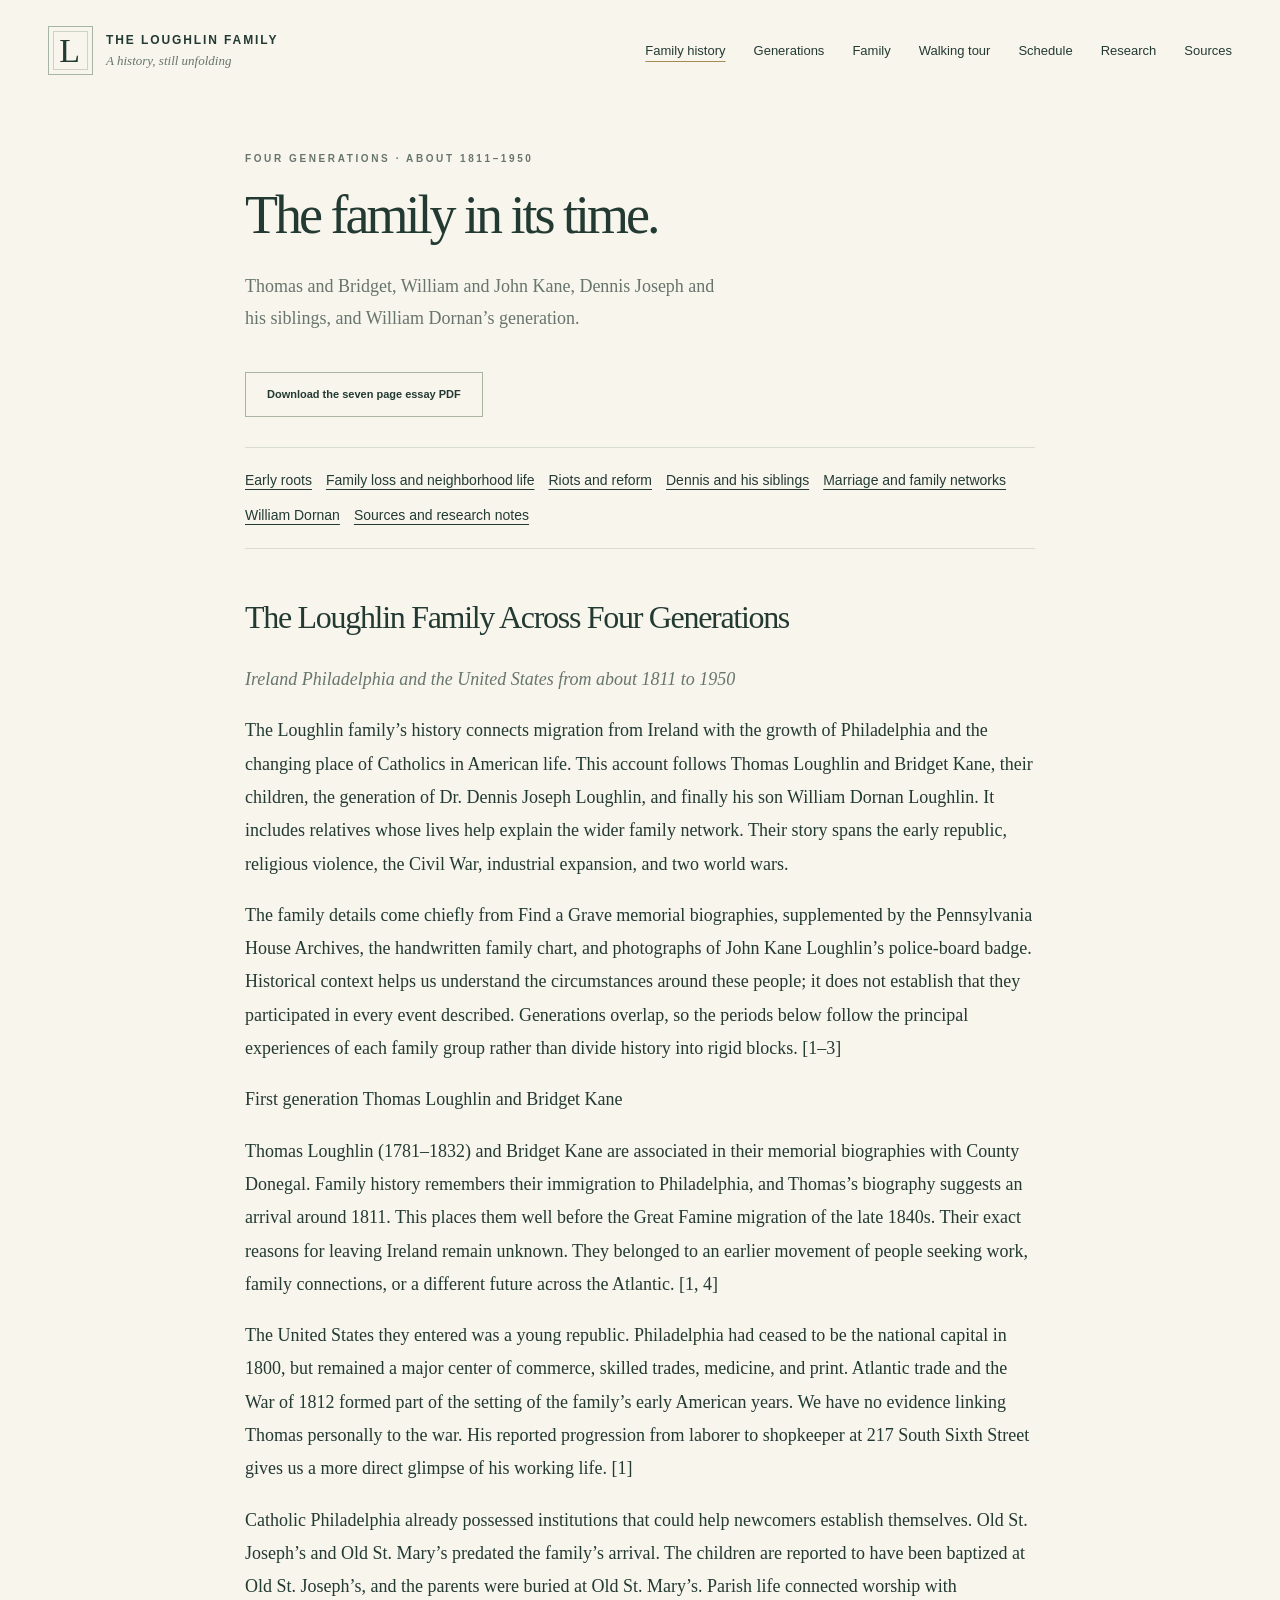
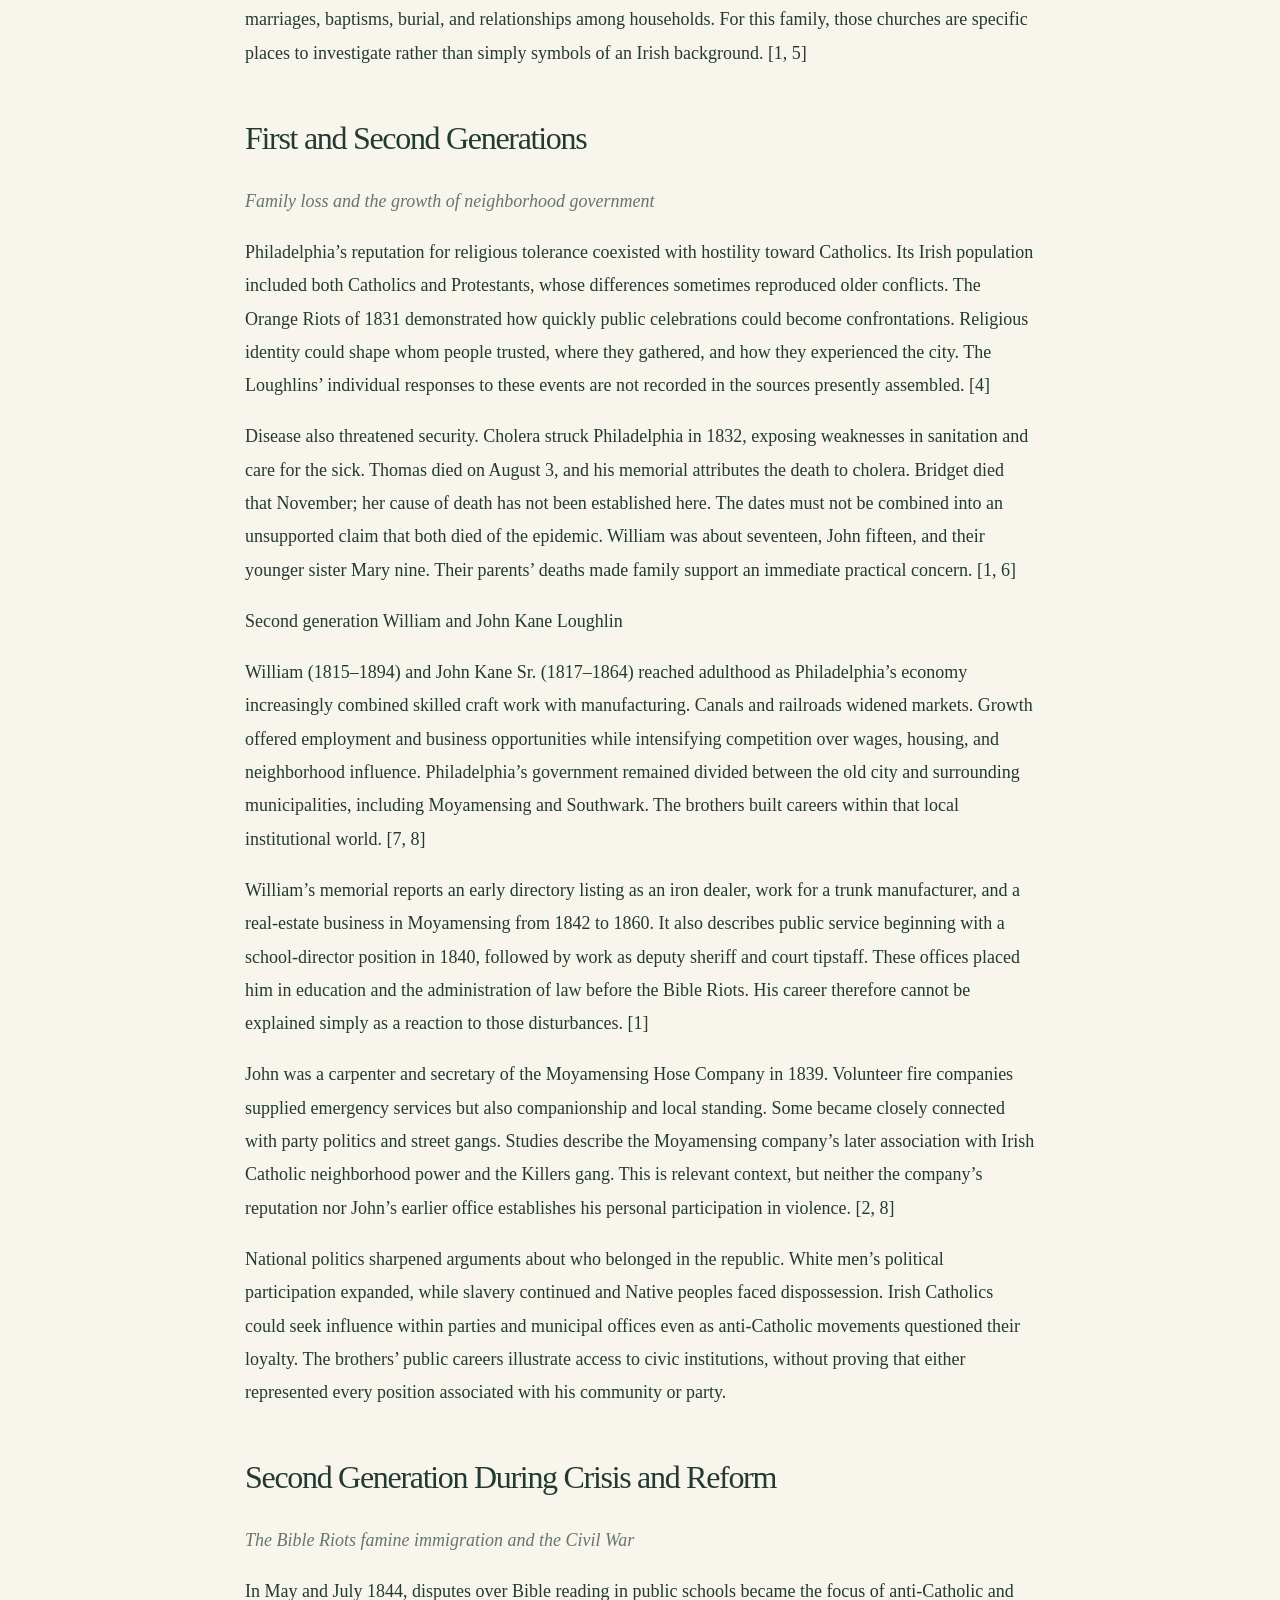
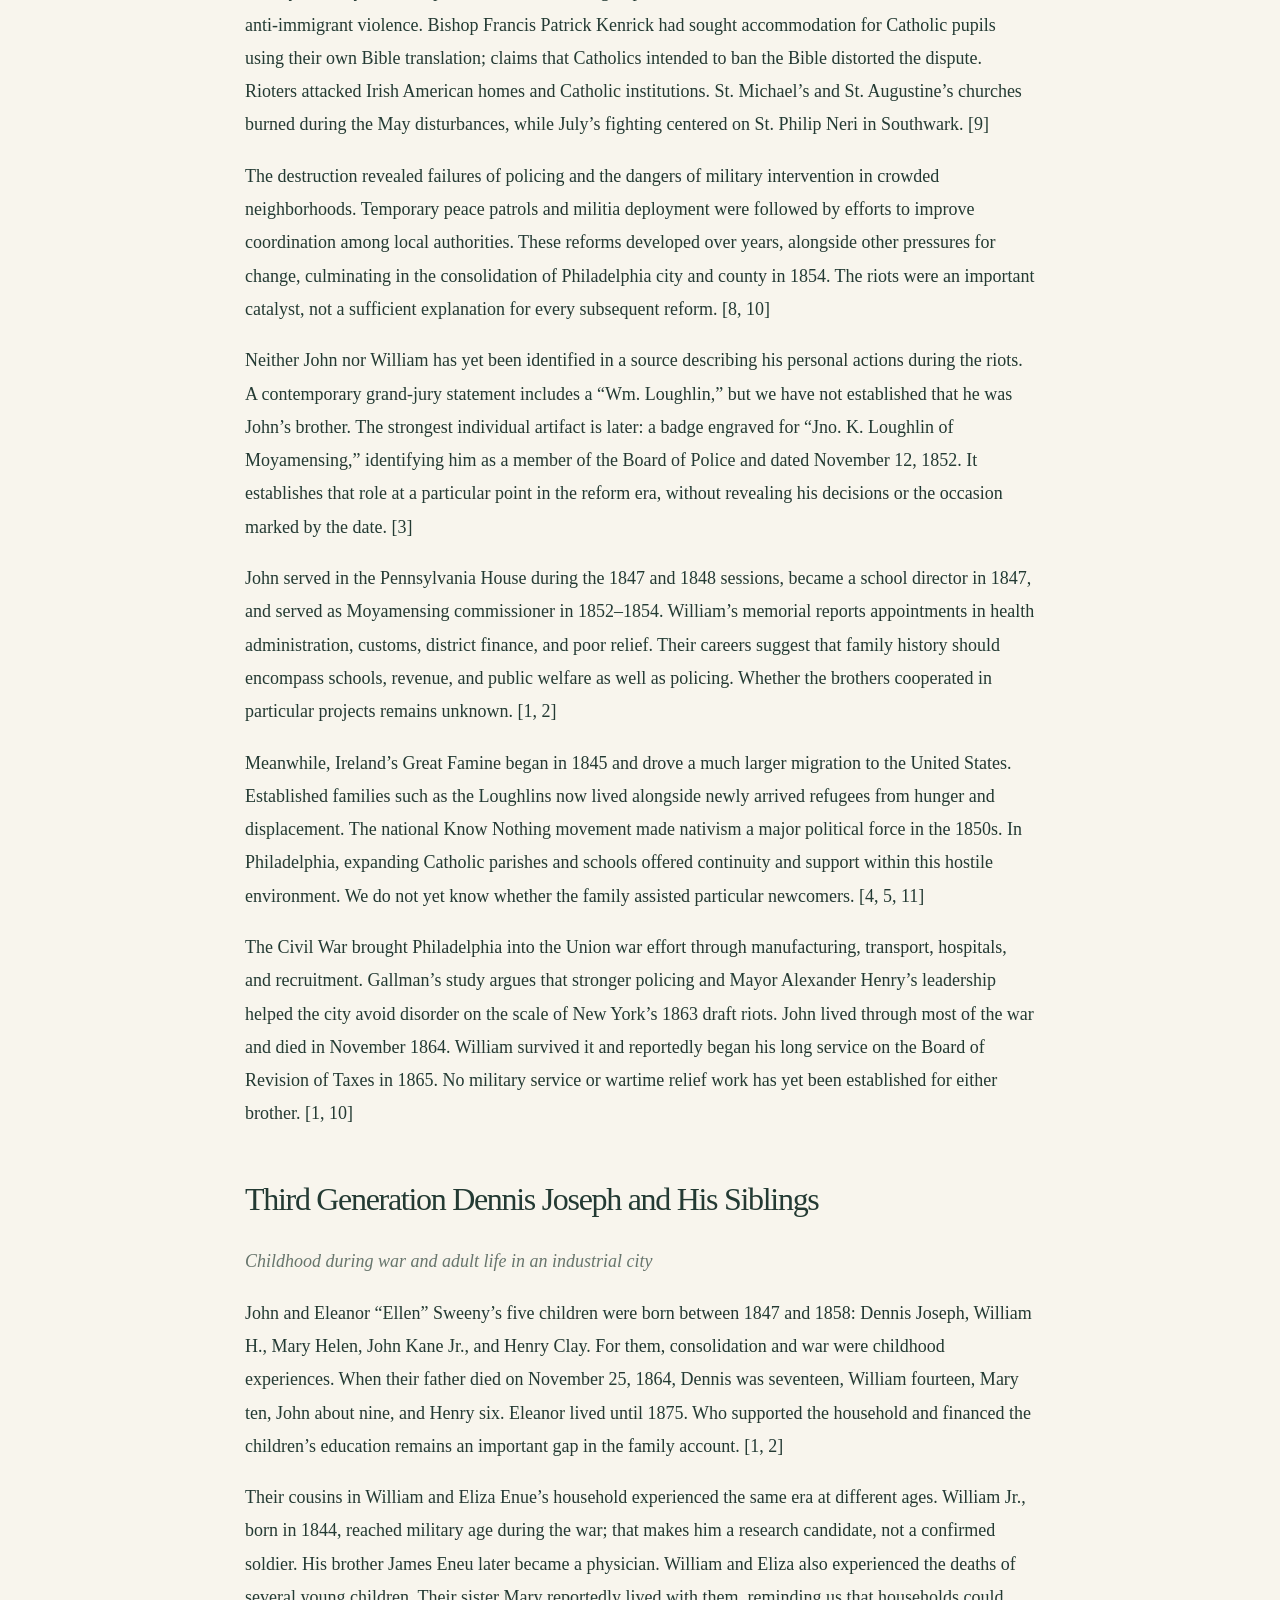
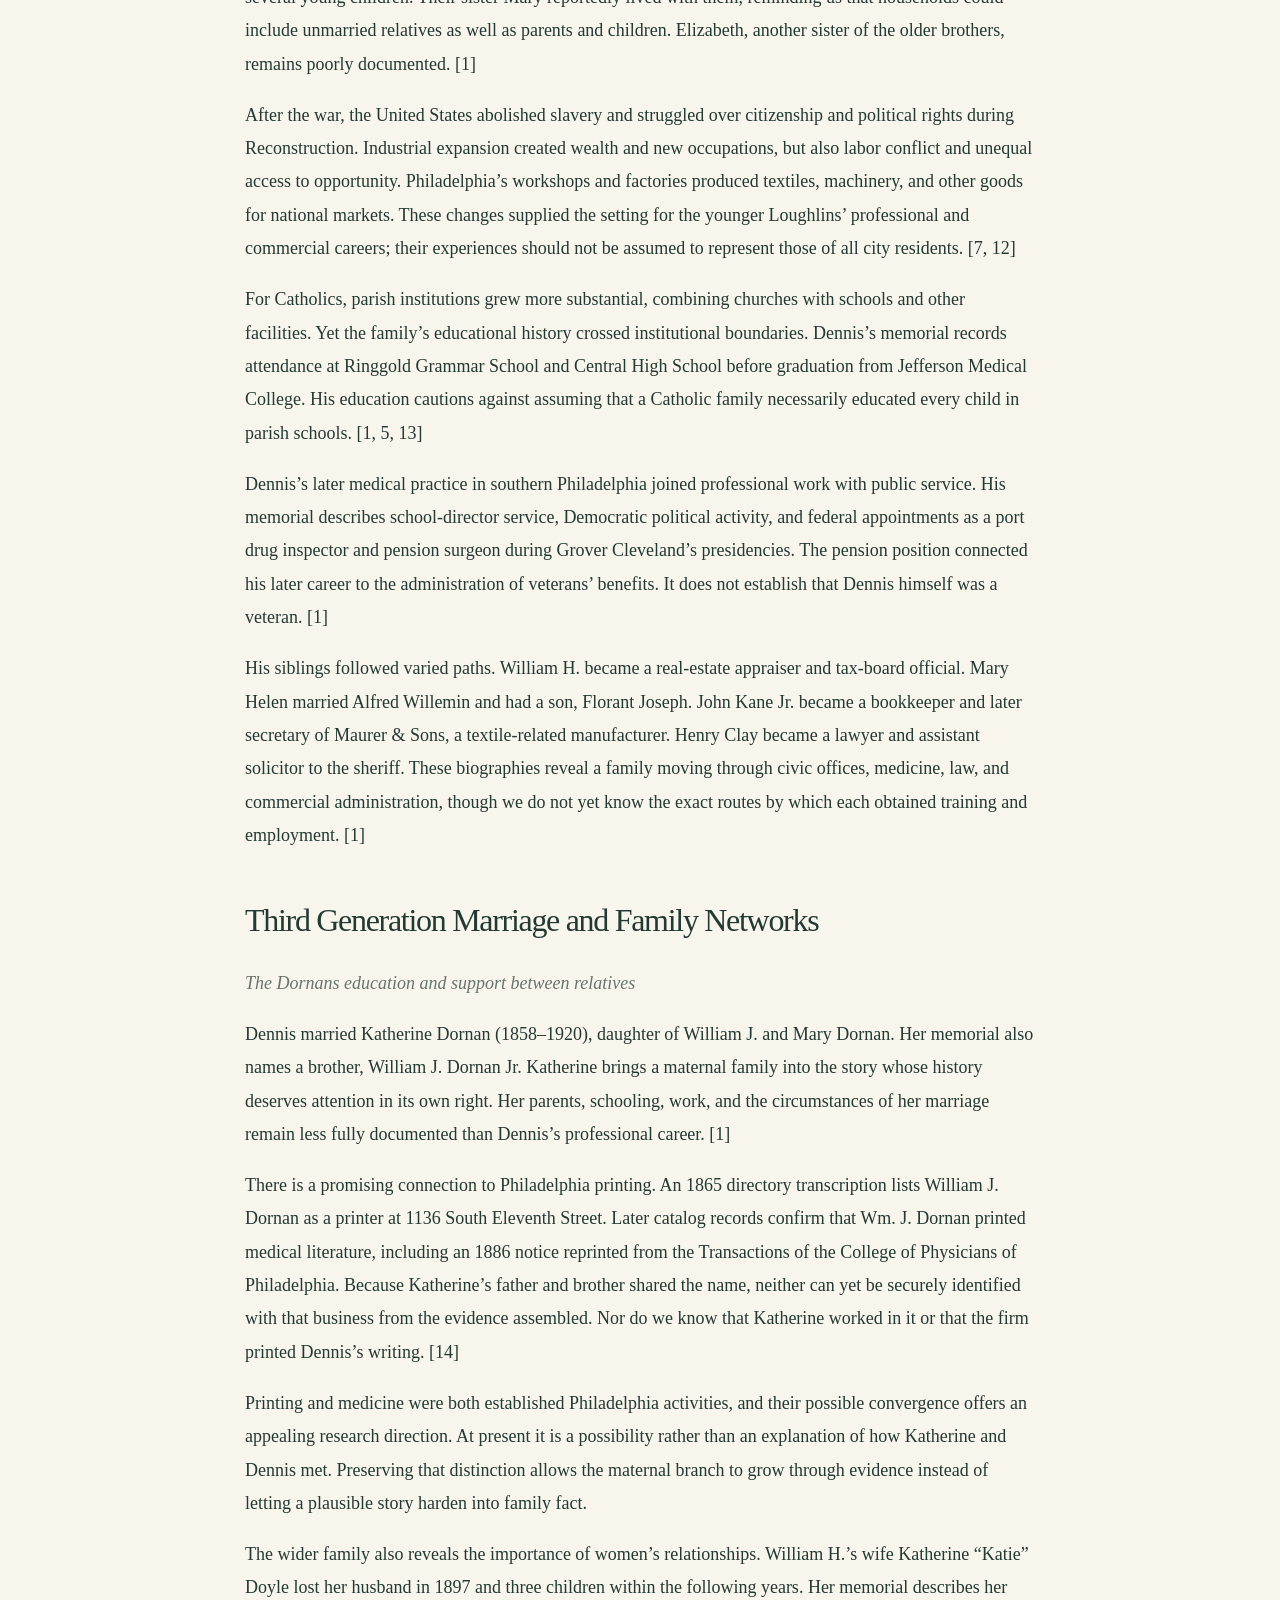
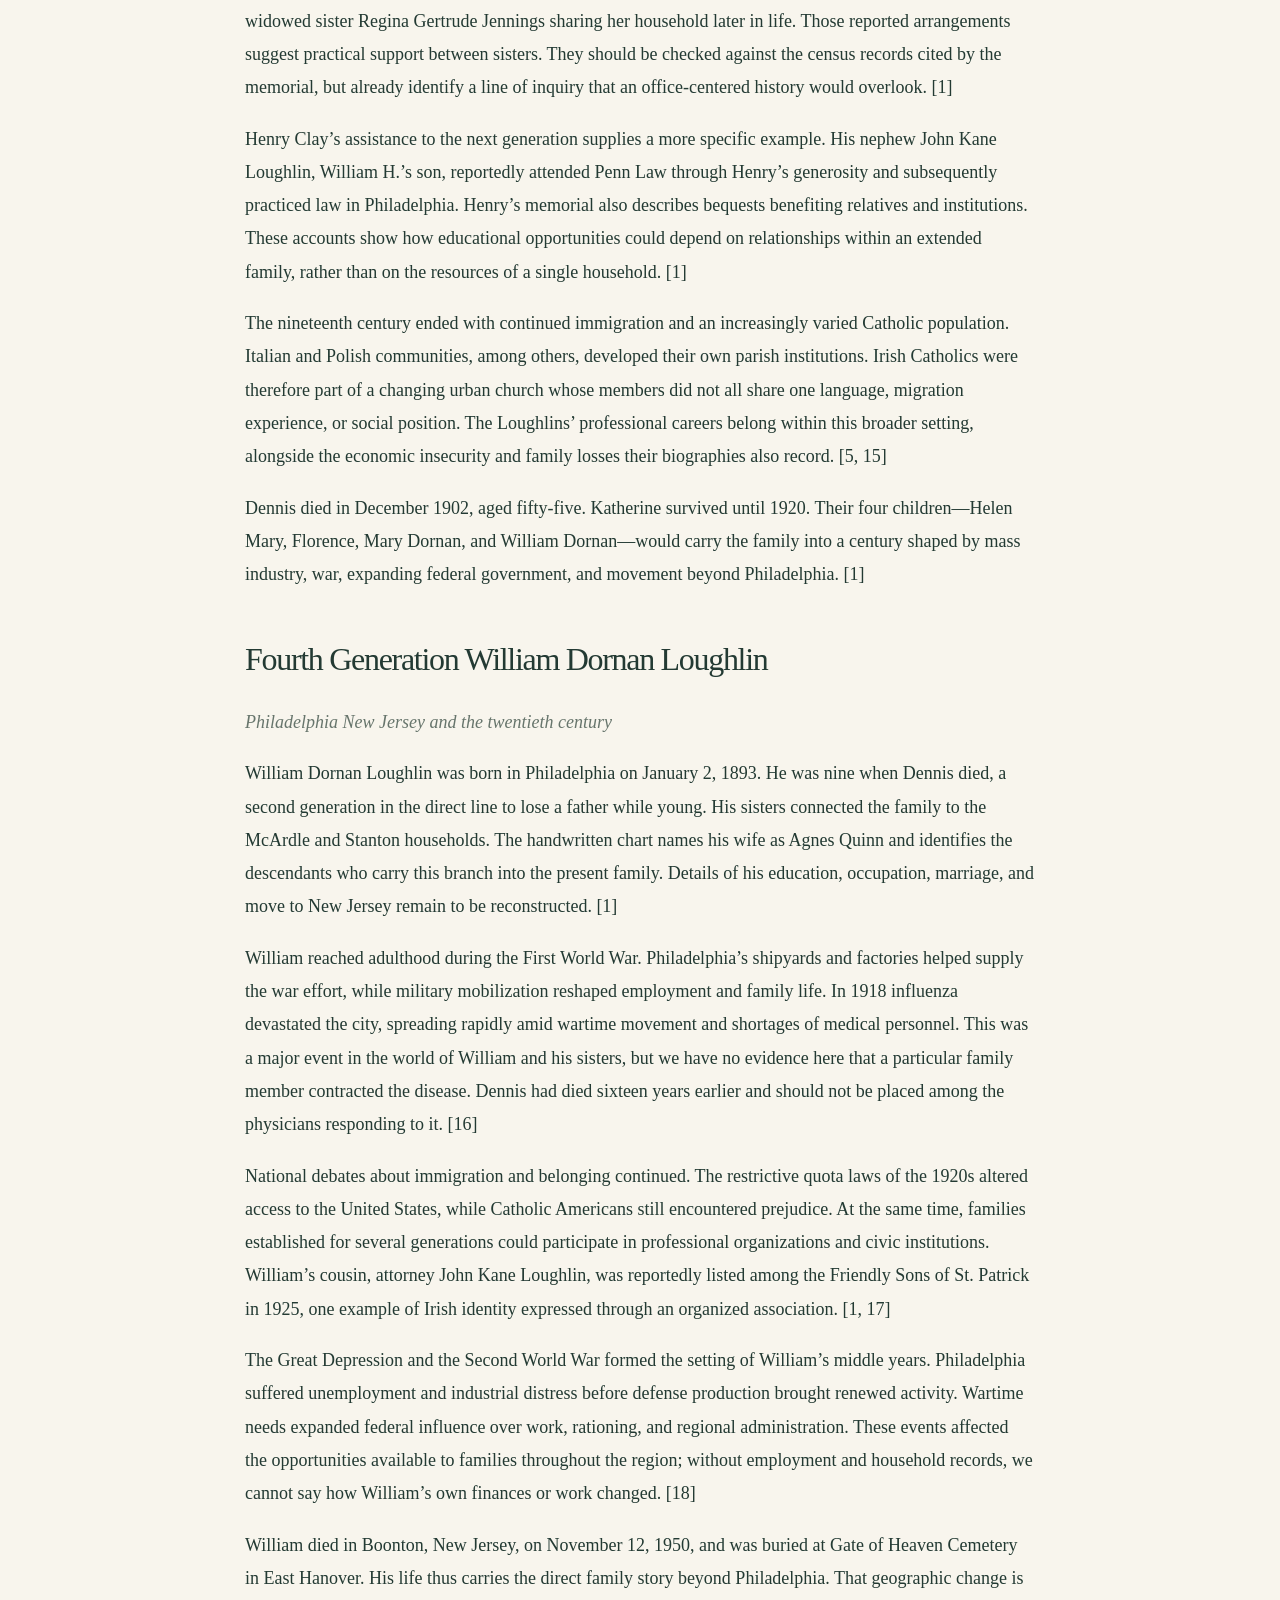
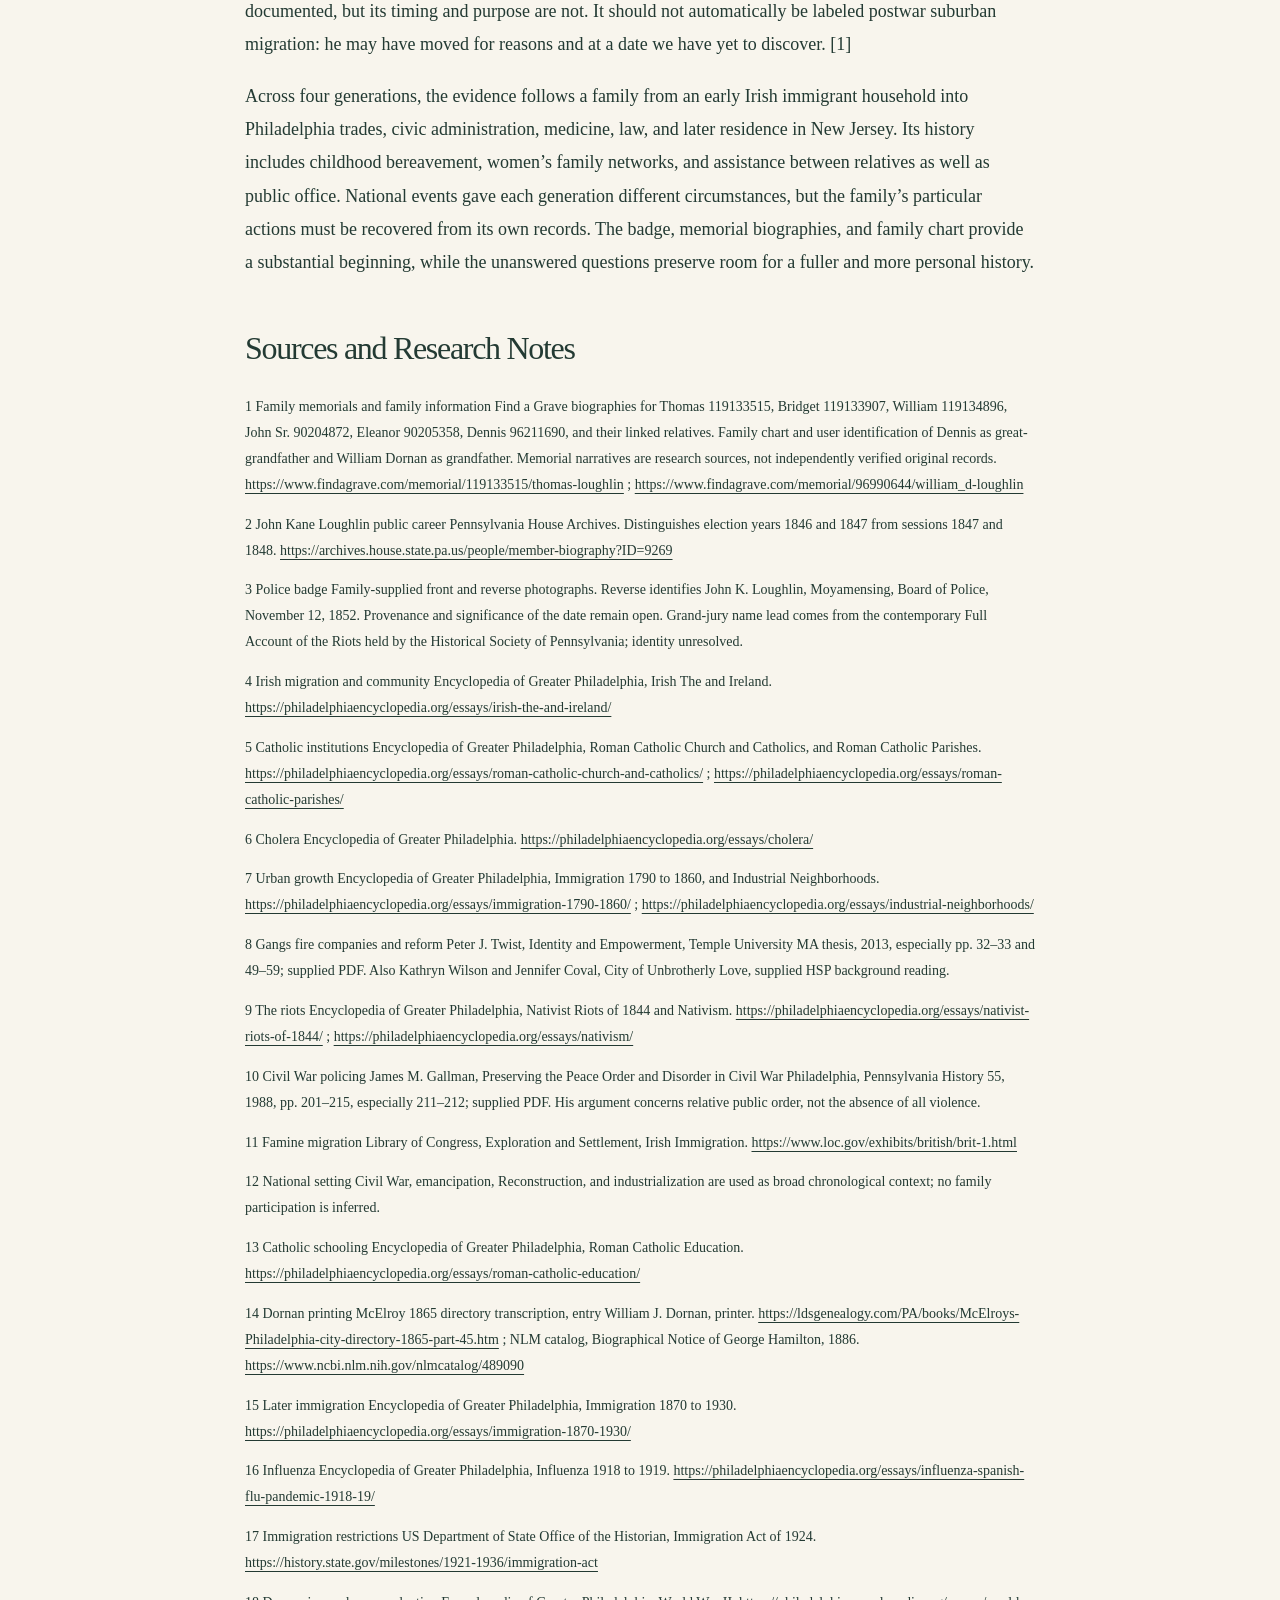
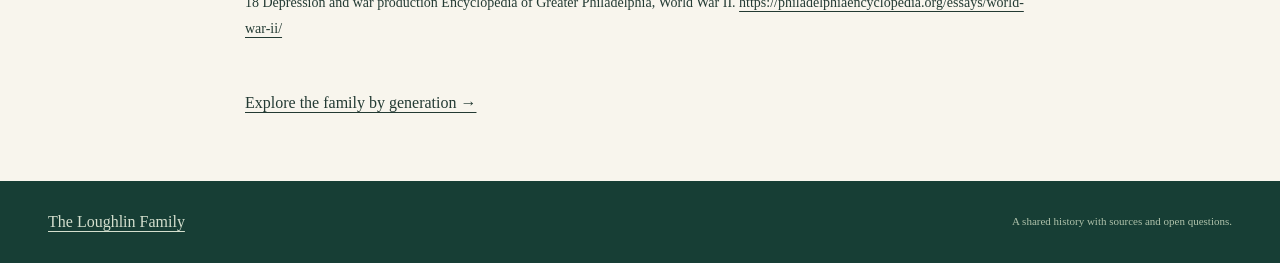
==== history.html @ 84963292 "Add family history essay and organize 59 relatives by generation" ====
<!doctype html><html lang="en"><head><meta charset="utf-8"><meta name="viewport" content="width=device-width,initial-scale=1"><meta name="description" content="Four generations of the Loughlin family in Irish Catholic Philadelphia and American history from about 1811 to 1950."><title>Family History · The Loughlin Family</title><link rel="stylesheet" href="styles.css"></head><body><a class="skip" href="#main">Skip to essay</a><header class="site-header">
    <a class="brand" href="index.html#home"><span class="monogram" aria-hidden="true">L</span><span>THE LOUGHLIN FAMILY<small>A history, still unfolding</small></span></a>
    <nav aria-label="Main navigation"><a href="history.html" aria-current="page">Family history</a><a href="index.html#lineage">Generations</a><a href="index.html#family">Family</a><a href="walking-tour.html">Walking tour</a><a href="schedule.html">Schedule</a><a href="index.html#research">Research</a><a href="index.html#sources">Sources</a></nav>
  </header><main id="main" class="essay"><p class="eyebrow">FOUR GENERATIONS · ABOUT 1811–1950</p><h1>The family in its time.</h1><p class="intro">Thomas and Bridget, William and John Kane, Dennis Joseph and his siblings, and William Dornan’s generation.</p><p><a class="button outline" href="Loughlin-Family-Four-Generations.pdf">Download the seven page essay PDF</a></p><nav class="essay-toc" aria-label="Essay chapters"><a href="#chapter-1">Early roots</a><a href="#chapter-2">Family loss and neighborhood life</a><a href="#chapter-3">Riots and reform</a><a href="#chapter-4">Dennis and his siblings</a><a href="#chapter-5">Marriage and family networks</a><a href="#chapter-6">William Dornan</a><a href="#history-sources">Sources and research notes</a></nav><section id="chapter-1" class="essay-chapter"><h2>The Loughlin Family Across Four Generations</h2><p class="essay-subtitle">Ireland Philadelphia and the United States from about 1811 to 1950</p><p>The Loughlin family’s history connects migration from Ireland with the growth of Philadelphia and the changing place of Catholics in American life. This account follows Thomas Loughlin and Bridget Kane, their children, the generation of Dr. Dennis Joseph Loughlin, and finally his son William Dornan Loughlin. It includes relatives whose lives help explain the wider family network. Their story spans the early republic, religious violence, the Civil War, industrial expansion, and two world wars.</p><p>The family details come chiefly from Find a Grave memorial biographies, supplemented by the Pennsylvania House Archives, the handwritten family chart, and photographs of John Kane Loughlin’s police-board badge. Historical context helps us understand the circumstances around these people; it does not establish that they participated in every event described. Generations overlap, so the periods below follow the principal experiences of each family group rather than divide history into rigid blocks. [1–3]</p><p>First generation Thomas Loughlin and Bridget Kane</p><p>Thomas Loughlin (1781–1832) and Bridget Kane are associated in their memorial biographies with County Donegal. Family history remembers their immigration to Philadelphia, and Thomas’s biography suggests an arrival around 1811. This places them well before the Great Famine migration of the late 1840s. Their exact reasons for leaving Ireland remain unknown. They belonged to an earlier movement of people seeking work, family connections, or a different future across the Atlantic. [1, 4]</p><p>The United States they entered was a young republic. Philadelphia had ceased to be the national capital in 1800, but remained a major center of commerce, skilled trades, medicine, and print. Atlantic trade and the War of 1812 formed part of the setting of the family’s early American years. We have no evidence linking Thomas personally to the war. His reported progression from laborer to shopkeeper at 217 South Sixth Street gives us a more direct glimpse of his working life. [1]</p><p>Catholic Philadelphia already possessed institutions that could help newcomers establish themselves. Old St. Joseph’s and Old St. Mary’s predated the family’s arrival. The children are reported to have been baptized at Old St. Joseph’s, and the parents were buried at Old St. Mary’s. Parish life connected worship with marriages, baptisms, burial, and relationships among households. For this family, those churches are specific places to investigate rather than simply symbols of an Irish background. [1, 5]</p></section><section id="chapter-2" class="essay-chapter"><h2>First and Second Generations</h2><p class="essay-subtitle">Family loss and the growth of neighborhood government</p><p>Philadelphia’s reputation for religious tolerance coexisted with hostility toward Catholics. Its Irish population included both Catholics and Protestants, whose differences sometimes reproduced older conflicts. The Orange Riots of 1831 demonstrated how quickly public celebrations could become confrontations. Religious identity could shape whom people trusted, where they gathered, and how they experienced the city. The Loughlins’ individual responses to these events are not recorded in the sources presently assembled. [4]</p><p>Disease also threatened security. Cholera struck Philadelphia in 1832, exposing weaknesses in sanitation and care for the sick. Thomas died on August 3, and his memorial attributes the death to cholera. Bridget died that November; her cause of death has not been established here. The dates must not be combined into an unsupported claim that both died of the epidemic. William was about seventeen, John fifteen, and their younger sister Mary nine. Their parents’ deaths made family support an immediate practical concern. [1, 6]</p><p>Second generation William and John Kane Loughlin</p><p>William (1815–1894) and John Kane Sr. (1817–1864) reached adulthood as Philadelphia’s economy increasingly combined skilled craft work with manufacturing. Canals and railroads widened markets. Growth offered employment and business opportunities while intensifying competition over wages, housing, and neighborhood influence. Philadelphia’s government remained divided between the old city and surrounding municipalities, including Moyamensing and Southwark. The brothers built careers within that local institutional world. [7, 8]</p><p>William’s memorial reports an early directory listing as an iron dealer, work for a trunk manufacturer, and a real-estate business in Moyamensing from 1842 to 1860. It also describes public service beginning with a school-director position in 1840, followed by work as deputy sheriff and court tipstaff. These offices placed him in education and the administration of law before the Bible Riots. His career therefore cannot be explained simply as a reaction to those disturbances. [1]</p><p>John was a carpenter and secretary of the Moyamensing Hose Company in 1839. Volunteer fire companies supplied emergency services but also companionship and local standing. Some became closely connected with party politics and street gangs. Studies describe the Moyamensing company’s later association with Irish Catholic neighborhood power and the Killers gang. This is relevant context, but neither the company’s reputation nor John’s earlier office establishes his personal participation in violence. [2, 8]</p><p>National politics sharpened arguments about who belonged in the republic. White men’s political participation expanded, while slavery continued and Native peoples faced dispossession. Irish Catholics could seek influence within parties and municipal offices even as anti-Catholic movements questioned their loyalty. The brothers’ public careers illustrate access to civic institutions, without proving that either represented every position associated with his community or party.</p></section><section id="chapter-3" class="essay-chapter"><h2>Second Generation During Crisis and Reform</h2><p class="essay-subtitle">The Bible Riots famine immigration and the Civil War</p><p>In May and July 1844, disputes over Bible reading in public schools became the focus of anti-Catholic and anti-immigrant violence. Bishop Francis Patrick Kenrick had sought accommodation for Catholic pupils using their own Bible translation; claims that Catholics intended to ban the Bible distorted the dispute. Rioters attacked Irish American homes and Catholic institutions. St. Michael’s and St. Augustine’s churches burned during the May disturbances, while July’s fighting centered on St. Philip Neri in Southwark. [9]</p><p>The destruction revealed failures of policing and the dangers of military intervention in crowded neighborhoods. Temporary peace patrols and militia deployment were followed by efforts to improve coordination among local authorities. These reforms developed over years, alongside other pressures for change, culminating in the consolidation of Philadelphia city and county in 1854. The riots were an important catalyst, not a sufficient explanation for every subsequent reform. [8, 10]</p><p>Neither John nor William has yet been identified in a source describing his personal actions during the riots. A contemporary grand-jury statement includes a “Wm. Loughlin,” but we have not established that he was John’s brother. The strongest individual artifact is later: a badge engraved for “Jno. K. Loughlin of Moyamensing,” identifying him as a member of the Board of Police and dated November 12, 1852. It establishes that role at a particular point in the reform era, without revealing his decisions or the occasion marked by the date. [3]</p><p>John served in the Pennsylvania House during the 1847 and 1848 sessions, became a school director in 1847, and served as Moyamensing commissioner in 1852–1854. William’s memorial reports appointments in health administration, customs, district finance, and poor relief. Their careers suggest that family history should encompass schools, revenue, and public welfare as well as policing. Whether the brothers cooperated in particular projects remains unknown. [1, 2]</p><p>Meanwhile, Ireland’s Great Famine began in 1845 and drove a much larger migration to the United States. Established families such as the Loughlins now lived alongside newly arrived refugees from hunger and displacement. The national Know Nothing movement made nativism a major political force in the 1850s. In Philadelphia, expanding Catholic parishes and schools offered continuity and support within this hostile environment. We do not yet know whether the family assisted particular newcomers. [4, 5, 11]</p><p>The Civil War brought Philadelphia into the Union war effort through manufacturing, transport, hospitals, and recruitment. Gallman’s study argues that stronger policing and Mayor Alexander Henry’s leadership helped the city avoid disorder on the scale of New York’s 1863 draft riots. John lived through most of the war and died in November 1864. William survived it and reportedly began his long service on the Board of Revision of Taxes in 1865. No military service or wartime relief work has yet been established for either brother. [1, 10]</p></section><section id="chapter-4" class="essay-chapter"><h2>Third Generation Dennis Joseph and His Siblings</h2><p class="essay-subtitle">Childhood during war and adult life in an industrial city</p><p>John and Eleanor “Ellen” Sweeny’s five children were born between 1847 and 1858: Dennis Joseph, William H., Mary Helen, John Kane Jr., and Henry Clay. For them, consolidation and war were childhood experiences. When their father died on November 25, 1864, Dennis was seventeen, William fourteen, Mary ten, John about nine, and Henry six. Eleanor lived until 1875. Who supported the household and financed the children’s education remains an important gap in the family account. [1, 2]</p><p>Their cousins in William and Eliza Enue’s household experienced the same era at different ages. William Jr., born in 1844, reached military age during the war; that makes him a research candidate, not a confirmed soldier. His brother James Eneu later became a physician. William and Eliza also experienced the deaths of several young children. Their sister Mary reportedly lived with them, reminding us that households could include unmarried relatives as well as parents and children. Elizabeth, another sister of the older brothers, remains poorly documented. [1]</p><p>After the war, the United States abolished slavery and struggled over citizenship and political rights during Reconstruction. Industrial expansion created wealth and new occupations, but also labor conflict and unequal access to opportunity. Philadelphia’s workshops and factories produced textiles, machinery, and other goods for national markets. These changes supplied the setting for the younger Loughlins’ professional and commercial careers; their experiences should not be assumed to represent those of all city residents. [7, 12]</p><p>For Catholics, parish institutions grew more substantial, combining churches with schools and other facilities. Yet the family’s educational history crossed institutional boundaries. Dennis’s memorial records attendance at Ringgold Grammar School and Central High School before graduation from Jefferson Medical College. His education cautions against assuming that a Catholic family necessarily educated every child in parish schools. [1, 5, 13]</p><p>Dennis’s later medical practice in southern Philadelphia joined professional work with public service. His memorial describes school-director service, Democratic political activity, and federal appointments as a port drug inspector and pension surgeon during Grover Cleveland’s presidencies. The pension position connected his later career to the administration of veterans’ benefits. It does not establish that Dennis himself was a veteran. [1]</p><p>His siblings followed varied paths. William H. became a real-estate appraiser and tax-board official. Mary Helen married Alfred Willemin and had a son, Florant Joseph. John Kane Jr. became a bookkeeper and later secretary of Maurer &amp; Sons, a textile-related manufacturer. Henry Clay became a lawyer and assistant solicitor to the sheriff. These biographies reveal a family moving through civic offices, medicine, law, and commercial administration, though we do not yet know the exact routes by which each obtained training and employment. [1]</p></section><section id="chapter-5" class="essay-chapter"><h2>Third Generation Marriage and Family Networks</h2><p class="essay-subtitle">The Dornans education and support between relatives</p><p>Dennis married Katherine Dornan (1858–1920), daughter of William J. and Mary Dornan. Her memorial also names a brother, William J. Dornan Jr. Katherine brings a maternal family into the story whose history deserves attention in its own right. Her parents, schooling, work, and the circumstances of her marriage remain less fully documented than Dennis’s professional career. [1]</p><p>There is a promising connection to Philadelphia printing. An 1865 directory transcription lists William J. Dornan as a printer at 1136 South Eleventh Street. Later catalog records confirm that Wm. J. Dornan printed medical literature, including an 1886 notice reprinted from the Transactions of the College of Physicians of Philadelphia. Because Katherine’s father and brother shared the name, neither can yet be securely identified with that business from the evidence assembled. Nor do we know that Katherine worked in it or that the firm printed Dennis’s writing. [14]</p><p>Printing and medicine were both established Philadelphia activities, and their possible convergence offers an appealing research direction. At present it is a possibility rather than an explanation of how Katherine and Dennis met. Preserving that distinction allows the maternal branch to grow through evidence instead of letting a plausible story harden into family fact.</p><p>The wider family also reveals the importance of women’s relationships. William H.’s wife Katherine “Katie” Doyle lost her husband in 1897 and three children within the following years. Her memorial describes her widowed sister Regina Gertrude Jennings sharing her household later in life. Those reported arrangements suggest practical support between sisters. They should be checked against the census records cited by the memorial, but already identify a line of inquiry that an office-centered history would overlook. [1]</p><p>Henry Clay’s assistance to the next generation supplies a more specific example. His nephew John Kane Loughlin, William H.’s son, reportedly attended Penn Law through Henry’s generosity and subsequently practiced law in Philadelphia. Henry’s memorial also describes bequests benefiting relatives and institutions. These accounts show how educational opportunities could depend on relationships within an extended family, rather than on the resources of a single household. [1]</p><p>The nineteenth century ended with continued immigration and an increasingly varied Catholic population. Italian and Polish communities, among others, developed their own parish institutions. Irish Catholics were therefore part of a changing urban church whose members did not all share one language, migration experience, or social position. The Loughlins’ professional careers belong within this broader setting, alongside the economic insecurity and family losses their biographies also record. [5, 15]</p><p>Dennis died in December 1902, aged fifty-five. Katherine survived until 1920. Their four children—Helen Mary, Florence, Mary Dornan, and William Dornan—would carry the family into a century shaped by mass industry, war, expanding federal government, and movement beyond Philadelphia. [1]</p></section><section id="chapter-6" class="essay-chapter"><h2>Fourth Generation William Dornan Loughlin</h2><p class="essay-subtitle">Philadelphia New Jersey and the twentieth century</p><p>William Dornan Loughlin was born in Philadelphia on January 2, 1893. He was nine when Dennis died, a second generation in the direct line to lose a father while young. His sisters connected the family to the McArdle and Stanton households. The handwritten chart names his wife as Agnes Quinn and identifies the descendants who carry this branch into the present family. Details of his education, occupation, marriage, and move to New Jersey remain to be reconstructed. [1]</p><p>William reached adulthood during the First World War. Philadelphia’s shipyards and factories helped supply the war effort, while military mobilization reshaped employment and family life. In 1918 influenza devastated the city, spreading rapidly amid wartime movement and shortages of medical personnel. This was a major event in the world of William and his sisters, but we have no evidence here that a particular family member contracted the disease. Dennis had died sixteen years earlier and should not be placed among the physicians responding to it. [16]</p><p>National debates about immigration and belonging continued. The restrictive quota laws of the 1920s altered access to the United States, while Catholic Americans still encountered prejudice. At the same time, families established for several generations could participate in professional organizations and civic institutions. William’s cousin, attorney John Kane Loughlin, was reportedly listed among the Friendly Sons of St. Patrick in 1925, one example of Irish identity expressed through an organized association. [1, 17]</p><p>The Great Depression and the Second World War formed the setting of William’s middle years. Philadelphia suffered unemployment and industrial distress before defense production brought renewed activity. Wartime needs expanded federal influence over work, rationing, and regional administration. These events affected the opportunities available to families throughout the region; without employment and household records, we cannot say how William’s own finances or work changed. [18]</p><p>William died in Boonton, New Jersey, on November 12, 1950, and was buried at Gate of Heaven Cemetery in East Hanover. His life thus carries the direct family story beyond Philadelphia. That geographic change is documented, but its timing and purpose are not. It should not automatically be labeled postwar suburban migration: he may have moved for reasons and at a date we have yet to discover. [1]</p><p>Across four generations, the evidence follows a family from an early Irish immigrant household into Philadelphia trades, civic administration, medicine, law, and later residence in New Jersey. Its history includes childhood bereavement, women’s family networks, and assistance between relatives as well as public office. National events gave each generation different circumstances, but the family’s particular actions must be recovered from its own records. The badge, memorial biographies, and family chart provide a substantial beginning, while the unanswered questions preserve room for a fuller and more personal history.</p></section><section id="history-sources" class="essay-chapter"><h2>Sources and Research Notes</h2><p>1 Family memorials and family information
Find a Grave biographies for Thomas 119133515, Bridget 119133907, William 119134896, John Sr. 90204872, Eleanor 90205358, Dennis 96211690, and their linked relatives. Family chart and user identification of Dennis as great-grandfather and William Dornan as grandfather. Memorial narratives are research sources, not independently verified original records. <a href="https://www.findagrave.com/memorial/119133515/thomas-loughlin">https://www.findagrave.com/memorial/119133515/thomas-loughlin</a> ; <a href="https://www.findagrave.com/memorial/96990644/william_d-loughlin">https://www.findagrave.com/memorial/96990644/william_d-loughlin</a></p><p>2 John Kane Loughlin public career
Pennsylvania House Archives. Distinguishes election years 1846 and 1847 from sessions 1847 and 1848. <a href="https://archives.house.state.pa.us/people/member-biography?ID=9269">https://archives.house.state.pa.us/people/member-biography?ID=9269</a></p><p>3 Police badge
Family-supplied front and reverse photographs. Reverse identifies John K. Loughlin, Moyamensing, Board of Police, November 12, 1852. Provenance and significance of the date remain open. Grand-jury name lead comes from the contemporary Full Account of the Riots held by the Historical Society of Pennsylvania; identity unresolved.</p><p>4 Irish migration and community
Encyclopedia of Greater Philadelphia, Irish The and Ireland. <a href="https://philadelphiaencyclopedia.org/essays/irish-the-and-ireland/">https://philadelphiaencyclopedia.org/essays/irish-the-and-ireland/</a></p><p>5 Catholic institutions
Encyclopedia of Greater Philadelphia, Roman Catholic Church and Catholics, and Roman Catholic Parishes. <a href="https://philadelphiaencyclopedia.org/essays/roman-catholic-church-and-catholics/">https://philadelphiaencyclopedia.org/essays/roman-catholic-church-and-catholics/</a> ; <a href="https://philadelphiaencyclopedia.org/essays/roman-catholic-parishes/">https://philadelphiaencyclopedia.org/essays/roman-catholic-parishes/</a></p><p>6 Cholera
Encyclopedia of Greater Philadelphia. <a href="https://philadelphiaencyclopedia.org/essays/cholera/">https://philadelphiaencyclopedia.org/essays/cholera/</a></p><p>7 Urban growth
Encyclopedia of Greater Philadelphia, Immigration 1790 to 1860, and Industrial Neighborhoods. <a href="https://philadelphiaencyclopedia.org/essays/immigration-1790-1860/">https://philadelphiaencyclopedia.org/essays/immigration-1790-1860/</a> ; <a href="https://philadelphiaencyclopedia.org/essays/industrial-neighborhoods/">https://philadelphiaencyclopedia.org/essays/industrial-neighborhoods/</a></p><p>8 Gangs fire companies and reform
Peter J. Twist, Identity and Empowerment, Temple University MA thesis, 2013, especially pp. 32–33 and 49–59; supplied PDF. Also Kathryn Wilson and Jennifer Coval, City of Unbrotherly Love, supplied HSP background reading.</p><p>9 The riots
Encyclopedia of Greater Philadelphia, Nativist Riots of 1844 and Nativism. <a href="https://philadelphiaencyclopedia.org/essays/nativist-riots-of-1844/">https://philadelphiaencyclopedia.org/essays/nativist-riots-of-1844/</a> ; <a href="https://philadelphiaencyclopedia.org/essays/nativism/">https://philadelphiaencyclopedia.org/essays/nativism/</a></p><p>10 Civil War policing
James M. Gallman, Preserving the Peace Order and Disorder in Civil War Philadelphia, Pennsylvania History 55, 1988, pp. 201–215, especially 211–212; supplied PDF. His argument concerns relative public order, not the absence of all violence.</p><p>11 Famine migration
Library of Congress, Exploration and Settlement, Irish Immigration. <a href="https://www.loc.gov/exhibits/british/brit-1.html">https://www.loc.gov/exhibits/british/brit-1.html</a></p><p>12 National setting
Civil War, emancipation, Reconstruction, and industrialization are used as broad chronological context; no family participation is inferred.</p><p>13 Catholic schooling
Encyclopedia of Greater Philadelphia, Roman Catholic Education. <a href="https://philadelphiaencyclopedia.org/essays/roman-catholic-education/">https://philadelphiaencyclopedia.org/essays/roman-catholic-education/</a></p><p>14 Dornan printing
McElroy 1865 directory transcription, entry William J. Dornan, printer. <a href="https://ldsgenealogy.com/PA/books/McElroys-Philadelphia-city-directory-1865-part-45.htm">https://ldsgenealogy.com/PA/books/McElroys-Philadelphia-city-directory-1865-part-45.htm</a> ; NLM catalog, Biographical Notice of George Hamilton, 1886. <a href="https://www.ncbi.nlm.nih.gov/nlmcatalog/489090">https://www.ncbi.nlm.nih.gov/nlmcatalog/489090</a></p><p>15 Later immigration
Encyclopedia of Greater Philadelphia, Immigration 1870 to 1930. <a href="https://philadelphiaencyclopedia.org/essays/immigration-1870-1930/">https://philadelphiaencyclopedia.org/essays/immigration-1870-1930/</a></p><p>16 Influenza
Encyclopedia of Greater Philadelphia, Influenza 1918 to 1919. <a href="https://philadelphiaencyclopedia.org/essays/influenza-spanish-flu-pandemic-1918-19/">https://philadelphiaencyclopedia.org/essays/influenza-spanish-flu-pandemic-1918-19/</a></p><p>17 Immigration restrictions
US Department of State Office of the Historian, Immigration Act of 1924. <a href="https://history.state.gov/milestones/1921-1936/immigration-act">https://history.state.gov/milestones/1921-1936/immigration-act</a></p><p>18 Depression and war production
Encyclopedia of Greater Philadelphia, World War II. <a href="https://philadelphiaencyclopedia.org/essays/world-war-ii/">https://philadelphiaencyclopedia.org/essays/world-war-ii/</a></p></section><p><a href="index.html#family">Explore the family by generation →</a></p></main><footer><a href="index.html">The Loughlin Family</a><p>A shared history with sources and open questions.</p></footer></body></html>
---- styles.css ----
:root{--forest:#173e35;--deep:#102e28;--ink:#233a33;--paper:#f8f5ed;--cream:#ede7d9;--muted:#67756c;--gold:#d6b77a;--line:#d9ddd1;--white:#fffefa}*{box-sizing:border-box}html{scroll-behavior:smooth;scroll-padding-top:30px}body{margin:0;background:var(--paper);color:var(--ink);font-family:Georgia,'Times New Roman',serif;line-height:1.6}button,input,select{font:inherit}button,a,input,select{touch-action:manipulation}button{cursor:pointer}a{color:inherit;text-underline-offset:4px}button:focus-visible,a:focus-visible,input:focus-visible,select:focus-visible,summary:focus-visible{outline:3px solid #ae7e34;outline-offset:5px}h1,h2,h3,p{margin-top:0}h1,h2,h3{font-weight:400;line-height:1.13}h1{font-size:clamp(48px,5.6vw,80px);letter-spacing:-3px;margin-bottom:25px}h2{font-size:clamp(32px,3.4vw,47px);letter-spacing:-1.3px}h3{font-size:24px}button{color:inherit}section{scroll-margin-top:20px}.site-header{max-width:1280px;padding:26px 48px;margin:auto;display:flex;align-items:center;justify-content:space-between;gap:24px}.brand{display:flex;align-items:center;gap:13px;text-decoration:none;font:600 12px/1.4 'Segoe UI',sans-serif;letter-spacing:1.9px}.brand small{display:block;font:italic 13px Georgia,serif;color:var(--muted);letter-spacing:0;margin-top:4px}.monogram{border:1px solid #a6b5a6;width:45px;height:49px;display:grid;place-items:center;font:34px Georgia,serif;position:relative}.monogram:after{content:'';position:absolute;inset:4px;border:1px solid #cdd3c4}.site-header nav{display:flex;gap:28px;font:13px 'Segoe UI',sans-serif}.site-header nav a{text-decoration:none}.site-header nav a:hover{text-decoration:underline}.hero{max-width:1280px;margin:auto;background:var(--forest);color:var(--paper);padding:70px 70px 58px;display:grid;grid-template-columns:1.25fr 1fr;gap:80px;position:relative;overflow:hidden}.hero:before{content:'';position:absolute;inset:18px;border:1px solid #ffffff18;pointer-events:none}.hero-copy{position:relative}.eyebrow{font:600 10px/1.6 'Segoe UI',sans-serif;letter-spacing:2.6px;color:var(--muted);margin-bottom:18px}.hero .eyebrow{color:var(--gold)}.intro{font-size:18px;line-height:1.75;max-width:480px;color:#e1e6d9;margin-bottom:28px}.intro strong{font-weight:400;color:white}.button{display:inline-flex;align-items:center;justify-content:center;gap:30px;padding:13px 21px;text-decoration:none;border:1px solid transparent;font:600 12px/1.5 'Segoe UI',sans-serif}.gold{background:var(--gold);color:var(--deep)}.gold:hover{background:#e4c995}.hero-note{font-size:12px;font-style:italic;color:#aebeb0;margin:23px 0 0}.hero-record{align-self:center;padding:36px 35px 23px;border:1px solid #b3c1ab55;background:#103229;position:relative;min-height:380px;box-shadow:15px 15px 0 #0c2a213b}.hero-record .eyebrow{font-size:9px;margin-bottom:13px}.hero-record h2{font-size:39px;letter-spacing:-1px;margin-bottom:13px}.hero-record p:not(.eyebrow){font-size:14px;color:#d2dccd}.hero-record .life{font-size:24px!important;letter-spacing:3px}.life span{color:var(--gold);margin:0 6px}.record-rule{width:42px;border-top:1px solid var(--gold);margin:21px 0}.record-mark{position:absolute;right:20px;top:15px;color:#ccd8b81f;font-size:52px;font-style:italic;letter-spacing:-5px}.text-button{border:0;border-bottom:1px solid #b7c6b35e;background:none;padding:3px 0;color:var(--gold);font:12px 'Segoe UI',sans-serif}.text-button span{margin-left:18px}.record-number{display:block;font:8px 'Segoe UI',sans-serif;letter-spacing:2px;color:#9fb49f;margin-top:29px}.section{max-width:1180px;margin:auto;padding:72px 40px}.section-heading{display:flex;justify-content:space-between;gap:50px;align-items:flex-end;margin-bottom:34px}.section-heading h2{margin-bottom:0}.section-heading>p{max-width:320px;font-size:14px;color:var(--muted);margin-bottom:5px}.section-heading .eyebrow{margin-bottom:10px}.lineage-section{padding-bottom:48px}.lineage{position:relative}.lineage-row{display:grid;grid-template-columns:170px 1fr;align-items:center;position:relative;padding:0 0 27px}.lineage-row:not(:last-child):after{content:'';position:absolute;top:100%;left:calc(170px + (100% - 170px)/2);height:27px;border-left:1px solid #a9b7a4;transform:translateY(-27px);z-index:0}.generation span{font-size:35px;color:#a1af9a;font-style:italic;display:block;line-height:1.2}.generation small{font:8px/1.8 'Segoe UI',sans-serif;letter-spacing:1.5px;display:block;max-width:130px;margin-top:8px;color:var(--muted)}.couple{display:grid;grid-template-columns:1fr 30px 1fr;gap:8px}.couple.single{grid-template-columns:1fr;max-width:calc(50% - 23px);margin:auto;width:100%}.union{display:grid;place-items:center;color:#9aa88f;font-style:italic;font-size:22px}.person-card{position:relative;text-align:left;width:100%;border:1px solid var(--line);border-radius:0;background:var(--white);padding:19px 21px;display:flex;flex-direction:column;min-height:157px;transition:background .18s,border-color .18s,transform .18s}.person-card:hover{border-color:#78957e;background:#f2f6ed;transform:translateY(-2px)}.person-role{font:9px/1.5 'Segoe UI',sans-serif;text-transform:uppercase;letter-spacing:1.3px;color:var(--muted);margin-bottom:8px}.person-card strong{font-size:21px;font-weight:400;line-height:1.2}.person-years{font-size:12px;color:var(--muted);display:block;margin:7px 0 14px}.card-bottom{margin-top:auto;display:flex;justify-content:space-between;align-items:flex-end;gap:9px}.card-bottom>span:last-child{color:#81927d}.record-badges{display:flex;flex-wrap:wrap;gap:5px}.badge{font:8px/1.5 'Segoe UI',sans-serif;padding:3px 6px;white-space:nowrap;letter-spacing:.2px}.badge.memorial{color:#355948;background:#eaf0e6}.badge.chart{color:#705c33;background:#f1eadb}.badge.uncertain{color:#84533d;background:#f7e9de}.focus-card{background:#e7eddc;border-color:#9bad88}.focus-card strong{color:#1e4b39}.evidence-key{display:flex;justify-content:flex-end;gap:22px;font:10px/1.5 'Segoe UI',sans-serif;color:var(--muted);margin-top:4px}.evidence-key>span{display:flex;align-items:center;gap:7px}.dot{display:inline-block;width:6px;height:6px;border-radius:50%}.dot.memorial{background:#5c805b}.dot.chart{background:#b29758}.dot.uncertain{background:#b47754}.william-section{display:grid;grid-template-columns:.8fr 1.5fr;gap:65px;border-top:1px solid var(--line);border-bottom:1px solid var(--line);padding-top:55px;padding-bottom:55px}.william-heading p:not(.eyebrow){font-size:15px;color:var(--muted)}.outline{background:transparent;border-color:#aab5a1;font-size:11px;margin-top:10px}.outline:hover{background:#e9ecdf}.family-pair,.children-grid{display:grid;grid-template-columns:1fr 1fr;gap:12px}.family-pair .person-card{min-height:170px}.connector-label{font:8px 'Segoe UI',sans-serif;letter-spacing:1.8px;text-align:center;color:var(--muted);padding:20px 0 4px;margin-bottom:14px;position:relative}.connector-label:before{content:'';height:16px;border-left:1px solid #a8b49e;position:absolute;left:50%;top:0}.small-note{font-size:12px;line-height:1.7;color:var(--muted);margin-top:15px}.later-generation{border-top:1px solid var(--line);padding:16px 0 0;margin-top:20px}.later-generation summary{font-size:15px;cursor:pointer}.later-generation summary span{float:right}.later-generation #later-children{display:grid;grid-template-columns:1fr 1fr;gap:10px;margin-top:17px}.directory-tools{display:flex;gap:25px;align-items:flex-end;padding-bottom:18px;border-bottom:1px solid var(--line)}.directory-tools label{display:flex;flex-direction:column;gap:7px;font:11px 'Segoe UI',sans-serif;color:var(--muted)}.search-label{flex:1}.directory-tools input,.directory-tools select{border:1px solid #bdc7b7;background:var(--white);border-radius:0;padding:13px 14px;font:14px 'Segoe UI',sans-serif;color:var(--ink);width:100%;min-height:47px}.directory-tools select{width:260px}.results-count{font:10px 'Segoe UI',sans-serif;color:var(--muted);margin:19px 0}.directory{display:grid;grid-template-columns:repeat(3,1fr);gap:12px}.directory .person-card{min-height:182px}.empty-state{grid-column:1/-1;padding:25px;background:#eaeedf;color:var(--muted)}.research-section{background:#edeedf;display:grid;grid-template-columns:.85fr 1.3fr;gap:70px}.research-section>div>p:not(.eyebrow){font-size:15px;color:var(--muted)}.questions details{border-top:1px solid #cbd2bf;padding:18px 0}.questions details:last-child{border-bottom:1px solid #cbd2bf}.questions summary{cursor:pointer;font-size:17px}.questions p{font-size:14px;color:#55694f;margin:14px 0}.questions a{font:11px 'Segoe UI',sans-serif}.source-list{border-top:1px solid var(--line)}.source-list article{display:grid;grid-template-columns:65px 1fr;gap:20px;padding:27px 0;border-bottom:1px solid var(--line)}.source-num{font-size:26px;color:#a4b296;font-style:italic}.source-list h3{font-size:24px;margin-bottom:11px}.source-list p{font-size:14px;color:var(--muted);max-width:800px;margin-bottom:9px}.source-list a{font:11px 'Segoe UI',sans-serif}.source-list .small-note{font-size:12px}footer{max-width:1280px;background:var(--forest);padding:28px 48px;margin:auto;display:flex;align-items:center;justify-content:space-between;gap:25px;color:#d4dfce}.footer-name{font-size:21px;text-decoration:none}footer p{font-size:11px;margin:0;color:#aec1aa}footer>a:last-child{font:10px 'Segoe UI',sans-serif}.skip{position:absolute;left:15px;top:-60px;background:var(--gold);padding:10px;z-index:20}.skip:focus{top:10px}dialog{width:min(620px,calc(100% - 30px));max-height:85vh;border:1px solid #a8b79f;background:var(--paper);color:var(--ink);padding:45px 37px 32px;box-shadow:0 20px 80px #001a1a55}dialog::backdrop{background:#0e2a27b8}.close-dialog{position:absolute;right:12px;top:8px;background:none;border:0;font-size:30px;padding:0 8px}.dialog-years{font-size:20px;color:var(--muted);margin-top:-5px}dialog h2{font-size:37px;margin-bottom:16px}dialog .eyebrow{padding-right:20px}dialog>div>p:not(.eyebrow):not(.dialog-years){font-size:15px}dialog h3{font-size:19px;margin:18px 0 9px}.record-facts{margin-top:24px}.record-facts>div{display:grid;grid-template-columns:100px 1fr;gap:12px;padding:10px 0;border-bottom:1px solid var(--line)}dt{font:10px/1.7 'Segoe UI',sans-serif;color:var(--muted)}dd{margin:0;font-size:14px}.relative-link{display:flex;justify-content:space-between;width:100%;text-align:left;background:none;border:0;border-bottom:1px solid var(--line);padding:9px 0;font-size:14px}.relative-link:hover{color:#887038}.record-source{margin-top:24px;padding-top:4px;border-top:1px solid var(--line)}.record-source a{font-size:14px}.record-source p{font-size:12px}.no-script{padding:25px;max-width:900px;margin:auto}
.tour-invitation{display:flex;align-items:center;justify-content:space-between;gap:45px;border-top:1px solid var(--line)}.tour-invitation>div{max-width:650px}.tour-invitation h2{margin-bottom:18px}.tour-invitation p:not(.eyebrow){color:var(--muted);font-size:16px}.tour-invitation .button{flex-shrink:0}.tour-hero{max-width:1280px;margin:auto;background:var(--forest);color:var(--paper);padding:65px 70px}.tour-hero .eyebrow{color:var(--gold)}.tour-hero .intro{max-width:700px}.tour-hero-links{display:flex;align-items:center;gap:30px;flex-wrap:wrap}.tour-hero-links>a:not(.button){font:12px 'Segoe UI',sans-serif;color:#d6dfcf}.tour-plan{display:grid;grid-template-columns:1fr 1fr;gap:65px}.tour-plan p{font-size:15px;color:var(--muted)}.tour-plan>div>a{font:12px 'Segoe UI',sans-serif}.tour-menu{align-self:center}.tour-menu a{display:flex;align-items:center;gap:20px;padding:17px 0;border-bottom:1px solid var(--line);text-decoration:none;font-size:16px}.tour-menu a:first-child{border-top:1px solid var(--line)}.tour-menu a>span{font-size:24px;font-style:italic;color:#889e7b;min-width:27px}.tour-menu b{margin-left:auto;color:#889e7b;font-weight:400}.address-note{border-top:1px solid var(--line);border-bottom:1px solid var(--line);padding-top:33px;padding-bottom:33px}.address-note h2{font-size:30px}.address-note p:not(.eyebrow){font-size:14px;max-width:95ch;color:var(--muted)}.walk-heading{display:flex;gap:25px;align-items:flex-start}.walk-number{font-style:italic;font-size:54px;color:#a4b296;line-height:1}.walk-heading h2{font-size:37px;margin-bottom:15px}.walk-heading p:not(.eyebrow){color:var(--muted);font-size:16px}.route-parts{display:grid;grid-template-columns:1fr 1fr;gap:22px;margin:25px 0}.route-parts>div,.route-parts>article{border-top:1px solid var(--line);padding-top:20px}.route-parts h3{font-size:23px}.route-parts p{font-size:14px;color:var(--muted)}.route-parts .button{gap:12px;font-size:11px}.tour-stop-details summary{cursor:pointer;font:600 13px 'Segoe UI',sans-serif;padding:18px 0;border-bottom:1px solid var(--line)}.tour-stops{list-style:none;padding:0;margin:0;counter-reset:stop}.tour-stop{counter-increment:stop;position:relative;padding:28px 0 26px 44px;border-bottom:1px solid var(--line);break-inside:avoid}.tour-stop:before{content:counter(stop,decimal-leading-zero);position:absolute;left:0;top:30px;font:italic 19px Georgia,serif;color:#889e7b}.tour-stop h3{font-size:26px;margin-bottom:8px}.tour-stop p{font-size:15px;max-width:90ch;margin-bottom:13px}.tour-stop .stop-address{font:11px/1.6 'Segoe UI',sans-serif;color:var(--muted)}.tour-stop .stop-caution{font-size:13px;color:#765e3d}.stop-links{display:flex;gap:25px;flex-wrap:wrap;margin-top:18px;font:11px/1.6 'Segoe UI',sans-serif}.tour-person{color:#426747}.tour-walk+.tour-walk{border-top:1px solid var(--line)}.historic-addresses{background:#edeedf}.historic-addresses>p{max-width:90ch}.tour-source-links{padding-left:18px}.tour-source-links li{margin:12px 0;font-size:14px}.tour-page .sources-section>p{max-width:95ch}.site-header nav a[aria-current=page]{text-decoration:underline;text-decoration-color:#a58a54;text-underline-offset:6px}@media(max-width:760px){.tour-invitation{display:block}.tour-plan{grid-template-columns:1fr;gap:25px}.tour-hero{padding:45px 28px}.tour-hero h1{font-size:54px}.route-parts{grid-template-columns:1fr;gap:8px}.walk-heading{gap:16px}.walk-heading h2{font-size:31px}.walk-number{font-size:39px}.tour-stop{padding-left:32px}.tour-stop h3{font-size:23px}.tour-hero-links{gap:20px}.site-header nav{flex-wrap:wrap}.tour-plan h2{font-size:34px}}@media print{.tour-page .tour-hero{background:white;color:var(--ink);padding:15px 0}.tour-page .tour-hero .intro{color:var(--ink)}.tour-page .tour-hero h1{font-size:34pt}.tour-menu,.tour-hero-links{display:none}.tour-plan{display:block}.tour-page .route-parts .button{display:block!important;border:0;padding:0;font-size:9pt}.tour-page .route-parts a:after,.tour-page .stop-links a:after{content:' (' attr(href) ')';overflow-wrap:anywhere;font-size:8pt}.tour-stop-details::details-content{content-visibility:visible}.route-parts{display:block}.walk-heading{break-after:avoid}.tour-invitation{display:none}}
@media(min-width:1450px){.hero{margin-top:10px}.site-header{padding-top:33px;padding-bottom:33px}}
@media(max-width:900px){.hero{gap:35px;padding:50px 40px}.hero-record{padding:28px;min-height:365px}.hero-record h2{font-size:33px}.section{padding-left:30px;padding-right:30px}.lineage-row{grid-template-columns:120px 1fr}.lineage-row:not(:last-child):after{left:calc(120px + (100% - 120px)/2)}.william-section{gap:30px;grid-template-columns:.8fr 1.3fr}.person-card{padding:17px}.person-card strong{font-size:18px}.research-section{gap:35px}.directory{grid-template-columns:repeat(2,1fr)}footer{flex-wrap:wrap}}
@media(max-width:620px){.site-header{padding:20px;flex-wrap:wrap;gap:20px}.site-header nav{width:100%;justify-content:space-between;gap:10px;font-size:12px}.hero{grid-template-columns:1fr;padding:43px 28px 35px;gap:35px}.hero:before{inset:10px}h1{font-size:53px;letter-spacing:-2px}.hero-record{min-height:0;margin:0 6px}.hero-record h2{font-size:36px}.intro{font-size:16px}.hero-note{max-width:250px}.section{padding:45px 20px}.section-heading{display:block;margin-bottom:25px}.section-heading>p{margin-top:18px;max-width:none}.lineage-row{display:block;padding-bottom:28px}.generation{display:flex;align-items:center;gap:13px;margin:0 0 12px}.generation span{font-size:25px}.generation small{max-width:none;margin:0;font-size:8px}.couple{grid-template-columns:1fr 14px 1fr;gap:5px}.couple.single{max-width:100%;width:calc(50% - 12px)}.person-card{padding:15px 12px;min-height:178px}.person-card strong{font-size:18px}.person-role{font-size:8px;letter-spacing:.8px}.badge{font-size:7px;padding:3px 4px}.lineage-row:not(:last-child):after{left:50%;height:28px;transform:translateY(-28px)}.evidence-key{justify-content:flex-start;flex-wrap:wrap;gap:10px 16px}.william-section,.research-section{grid-template-columns:1fr;gap:28px}.william-heading p:not(.eyebrow){max-width:none}.family-pair,.children-grid{gap:10px}.directory-tools{display:block}.directory-tools label+label{margin-top:15px}.directory-tools select{width:100%}.directory{gap:10px}.directory .person-card{min-height:195px}.directory .person-card strong{font-size:19px}.source-list article{grid-template-columns:30px 1fr;gap:12px}.source-num{font-size:23px}.source-list h3{font-size:22px}footer{padding:28px 20px;display:block}footer p{margin:12px 0}.record-facts>div{grid-template-columns:70px 1fr}dialog{padding:40px 23px 26px}dialog h2{font-size:30px}}
@media(prefers-reduced-motion:reduce){html{scroll-behavior:auto}*{transition:none!important}}
@media print{body{font-size:10pt;background:white}.site-header nav,.button,.text-button,.directory-tools,.results-count,.directory,.hero-note,.evidence-key,dialog,footer,.skip{display:none!important}.hero{color:#173e35;background:white;display:block;padding:15px 0}.hero-record{display:none}.hero .eyebrow{color:#53644b}.hero .intro{color:#173e35}.hero .intro strong{color:#173e35}h1{font-size:36pt}h2{font-size:24pt}.section{padding:20px 0;max-width:none}.lineage-row{break-inside:avoid}.person-card{break-inside:avoid;box-shadow:none;min-height:0}.person-card strong{font-size:14pt}.person-card .card-bottom>span:last-child{display:none}.william-section,.research-section{display:block;background:white}.william-heading{margin-bottom:20px}details{display:block}details::details-content{content-visibility:visible}#later-children{display:grid!important}.source-list article{break-inside:avoid}#family{display:none}}

/* Generations and sourced family essay */
#family-directory{display:block}.generation-group{margin:0 0 44px}.generation-group h3{font-size:28px;border-top:1px solid var(--line);padding-top:24px;margin-bottom:20px}.generation-group h3 small{display:block;font:14px/1.6 'Segoe UI',sans-serif;margin-top:7px;color:var(--muted)}.generation-cards{display:grid;grid-template-columns:repeat(3,minmax(0,1fr));gap:16px}.generation-jumps{display:flex;gap:10px;flex-wrap:wrap;margin:20px 0}.generation-jumps a{padding:8px 12px;border:1px solid var(--line);border-radius:4px;font:13px 'Segoe UI',sans-serif}.essay{max-width:850px;padding:50px 30px;margin:auto}.essay h1{font-size:54px}.essay-chapter{margin:48px 0;scroll-margin-top:100px}.essay-chapter h2{font-size:32px;line-height:1.25}.essay-chapter p{font-size:18px;line-height:1.85}.essay-subtitle{font-style:italic;color:var(--muted)}.essay-toc{display:flex;flex-wrap:wrap;gap:14px;border-block:1px solid var(--line);padding:22px 0;margin-top:30px}.essay-toc a{font:14px/1.5 'Segoe UI',sans-serif}#history-sources p{font-size:14px;overflow-wrap:anywhere}.site-header nav{flex-wrap:wrap}.history-invitation{background:#f2f0e8}.history-invitation p{max-width:700px}@media(max-width:800px){.generation-cards{grid-template-columns:repeat(2,minmax(0,1fr))}}@media(max-width:520px){.generation-cards{grid-template-columns:1fr}.essay{padding:30px 20px}.essay h1{font-size:38px}.essay-chapter h2{font-size:27px}.essay-chapter p{font-size:17px}}@media print{.essay-toc{display:none}.essay{max-width:none;padding:0}.essay-chapter p{font-size:11pt}.essay-chapter h2{font-size:18pt}.essay h1{font-size:26pt}.essay-chapter{margin:20px 0}}
.essay .intro{color:var(--muted)}
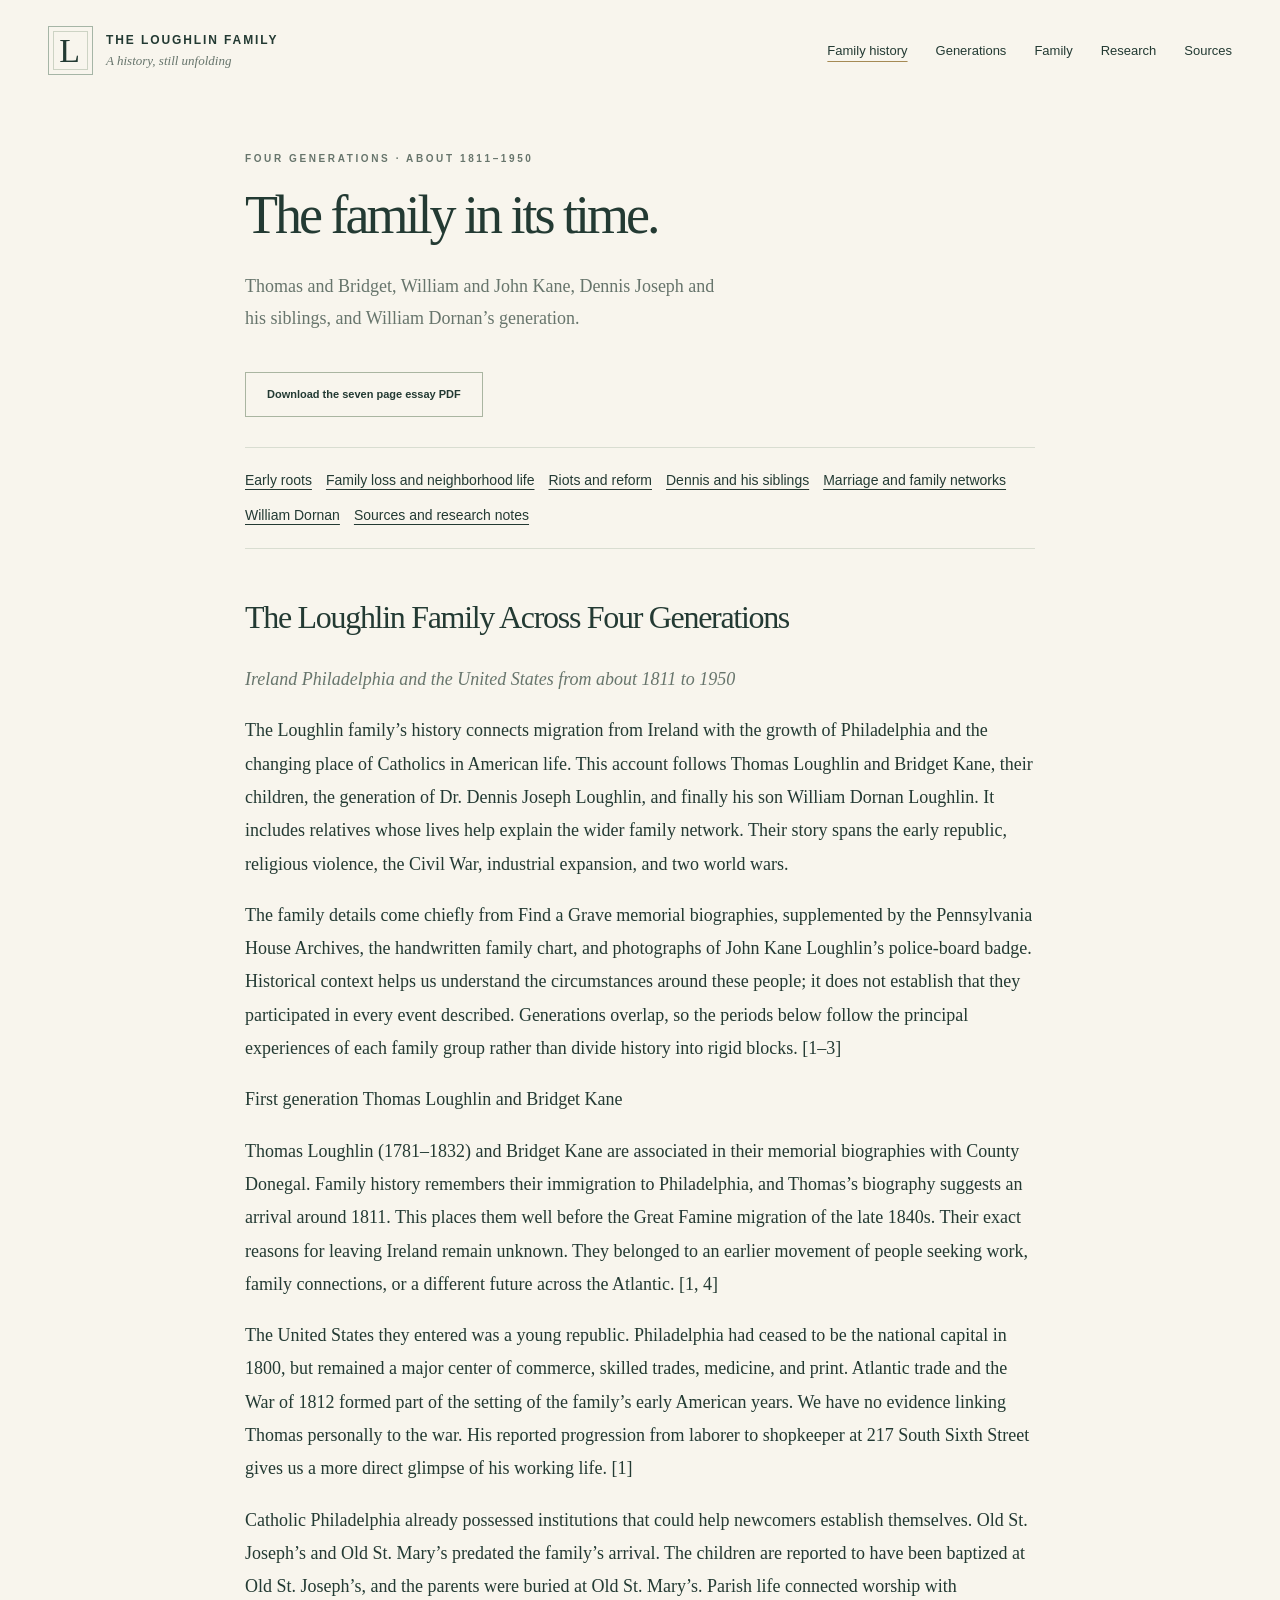
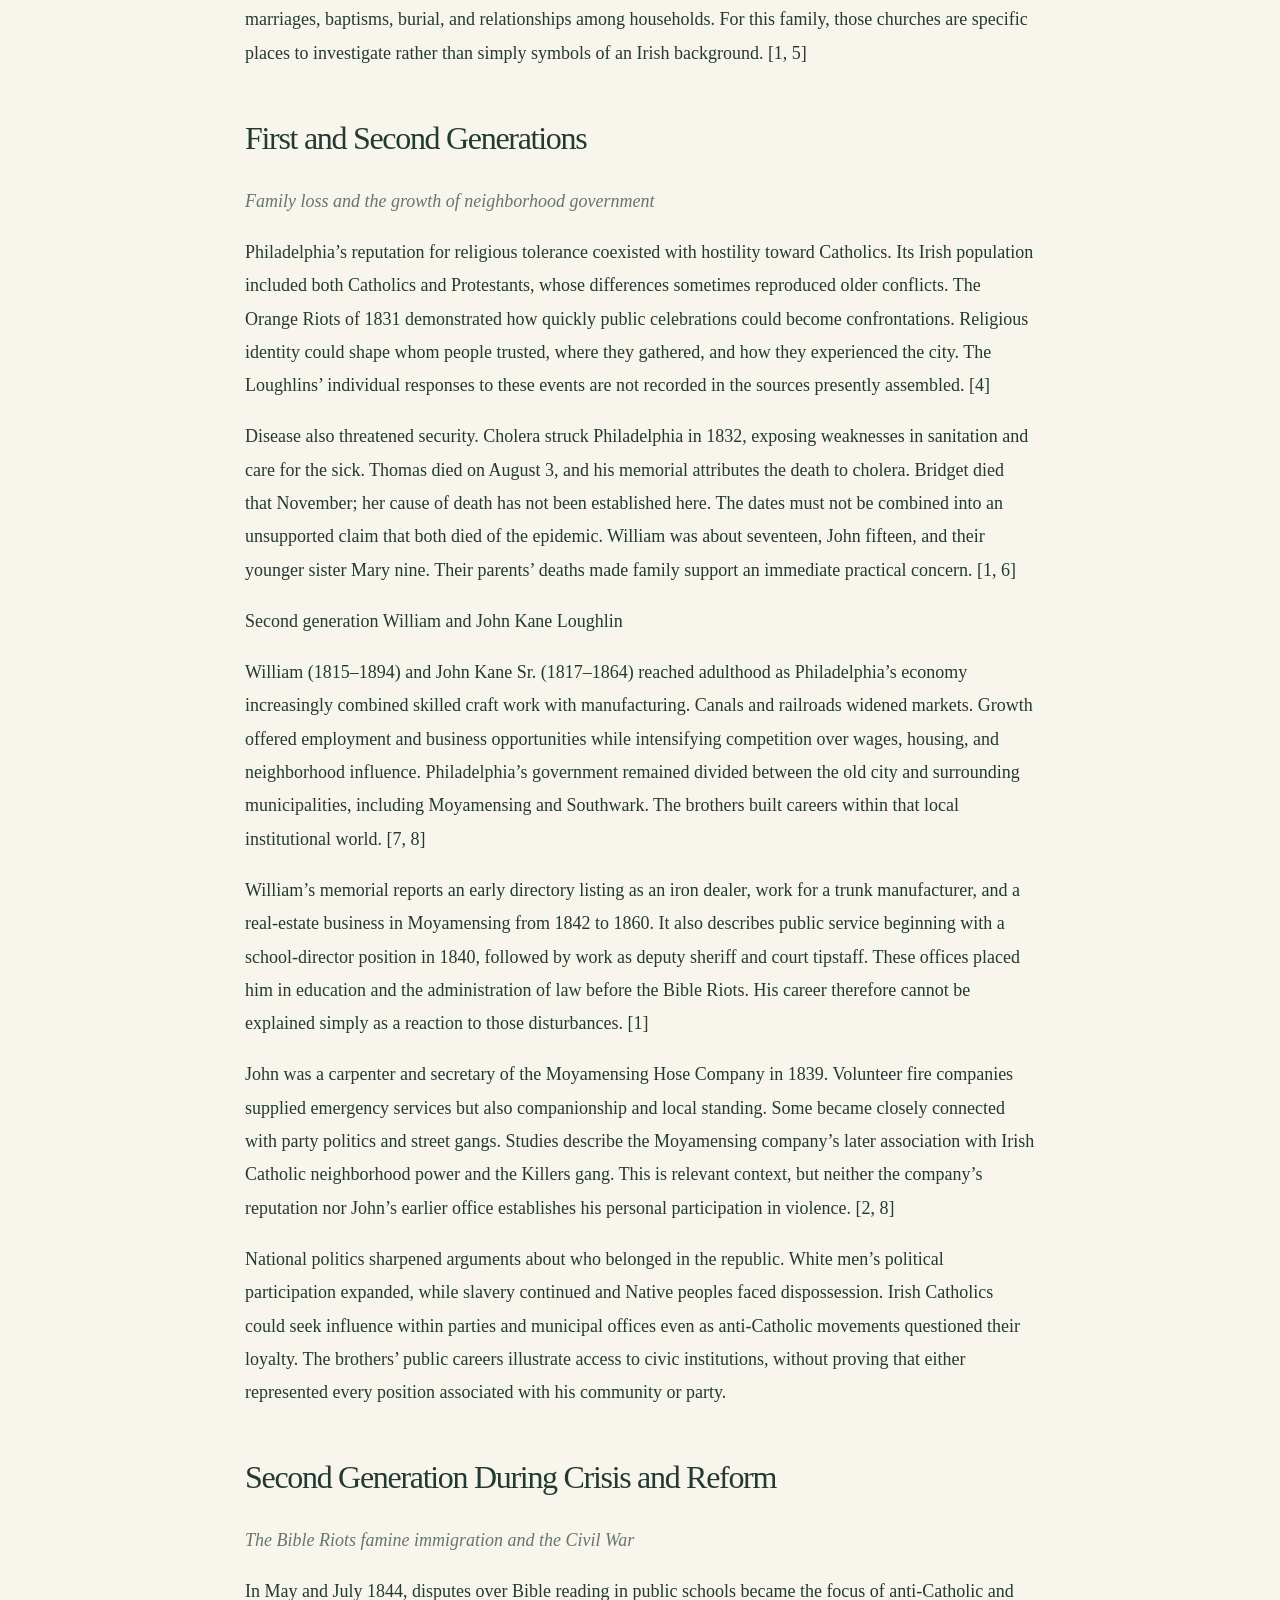
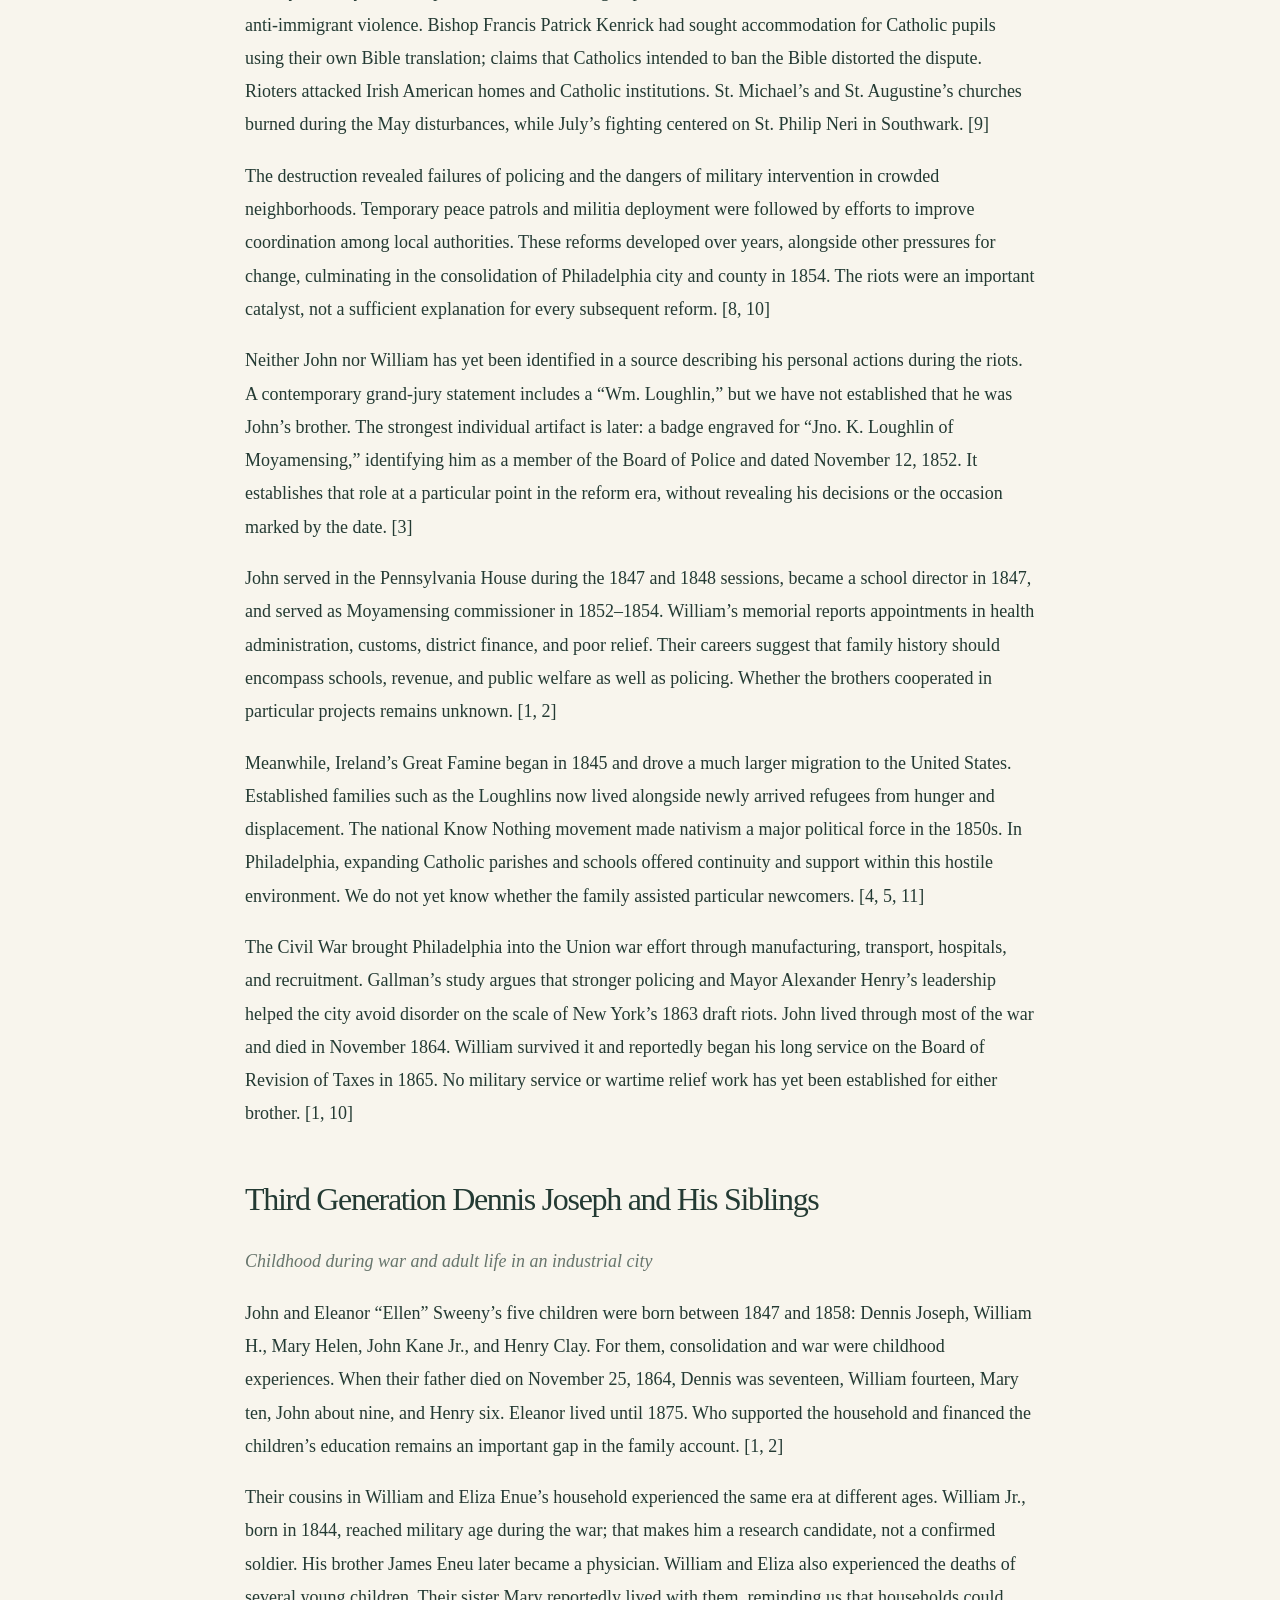
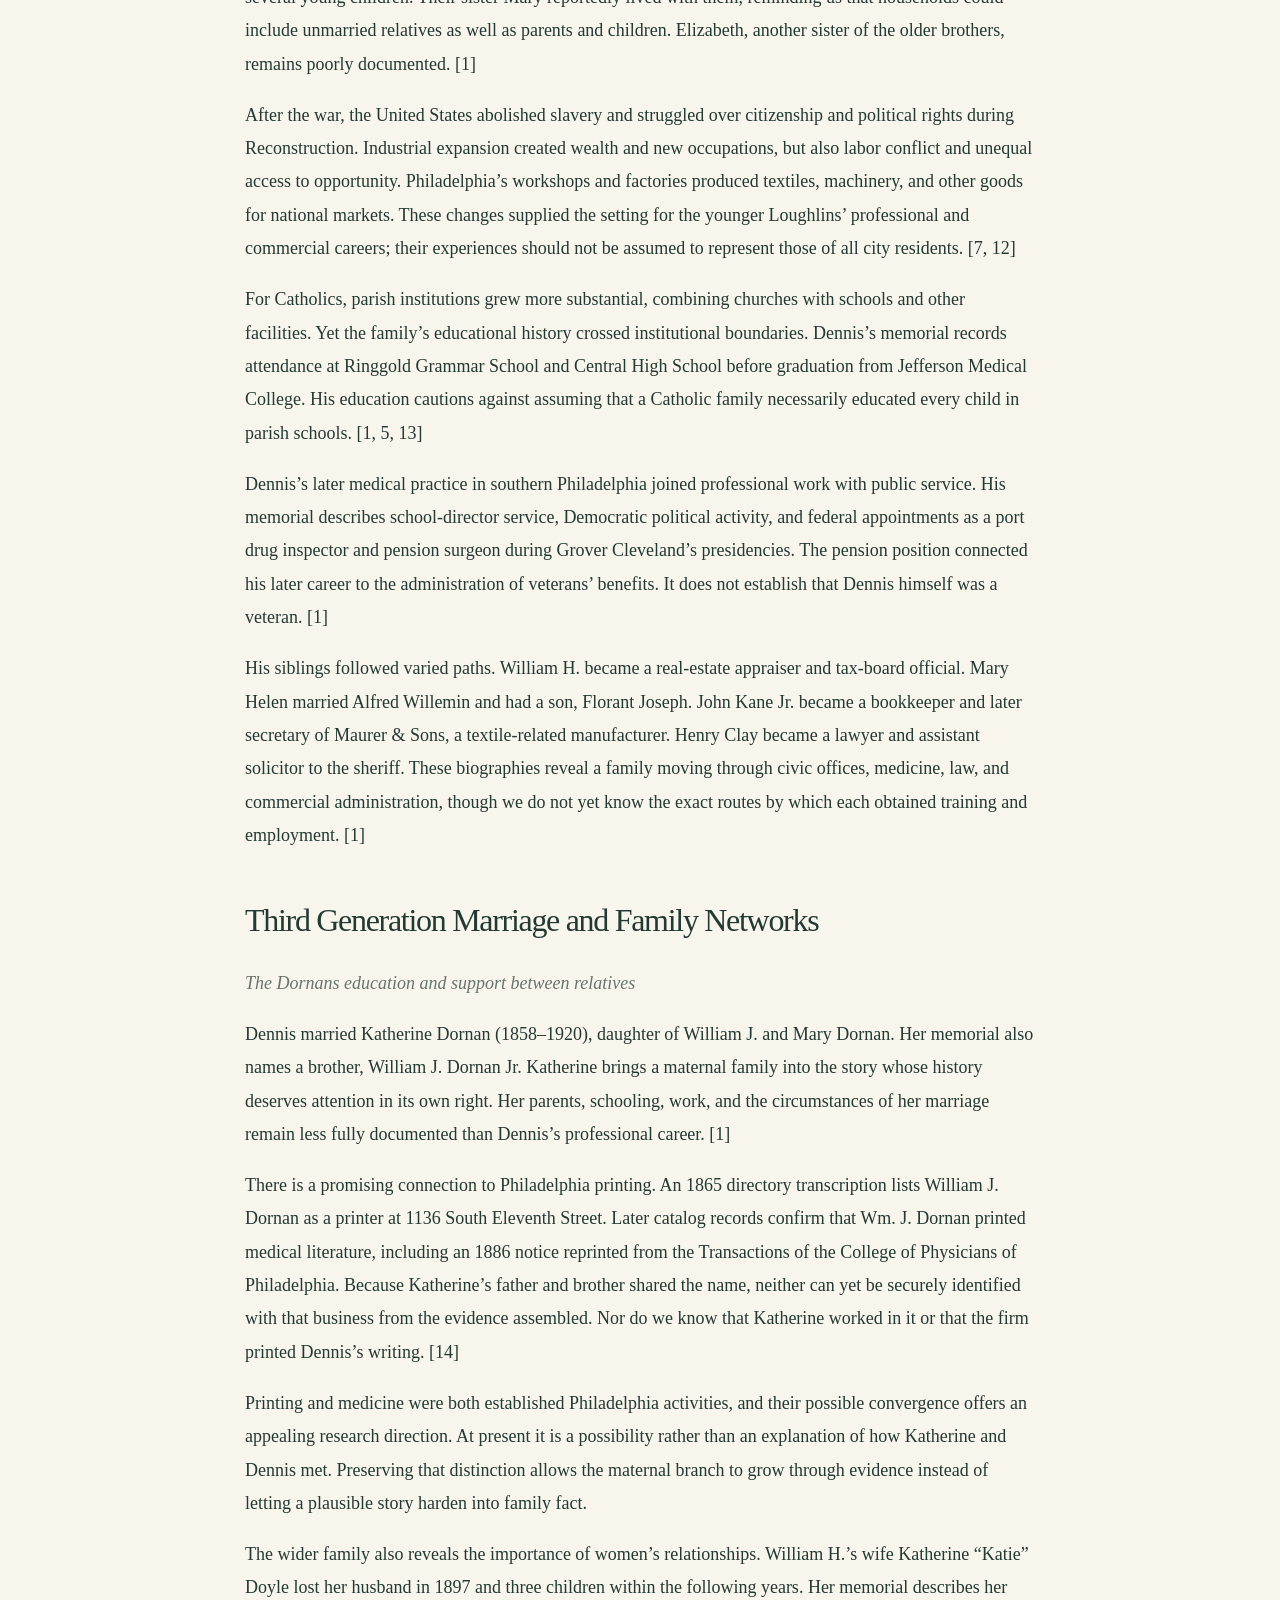
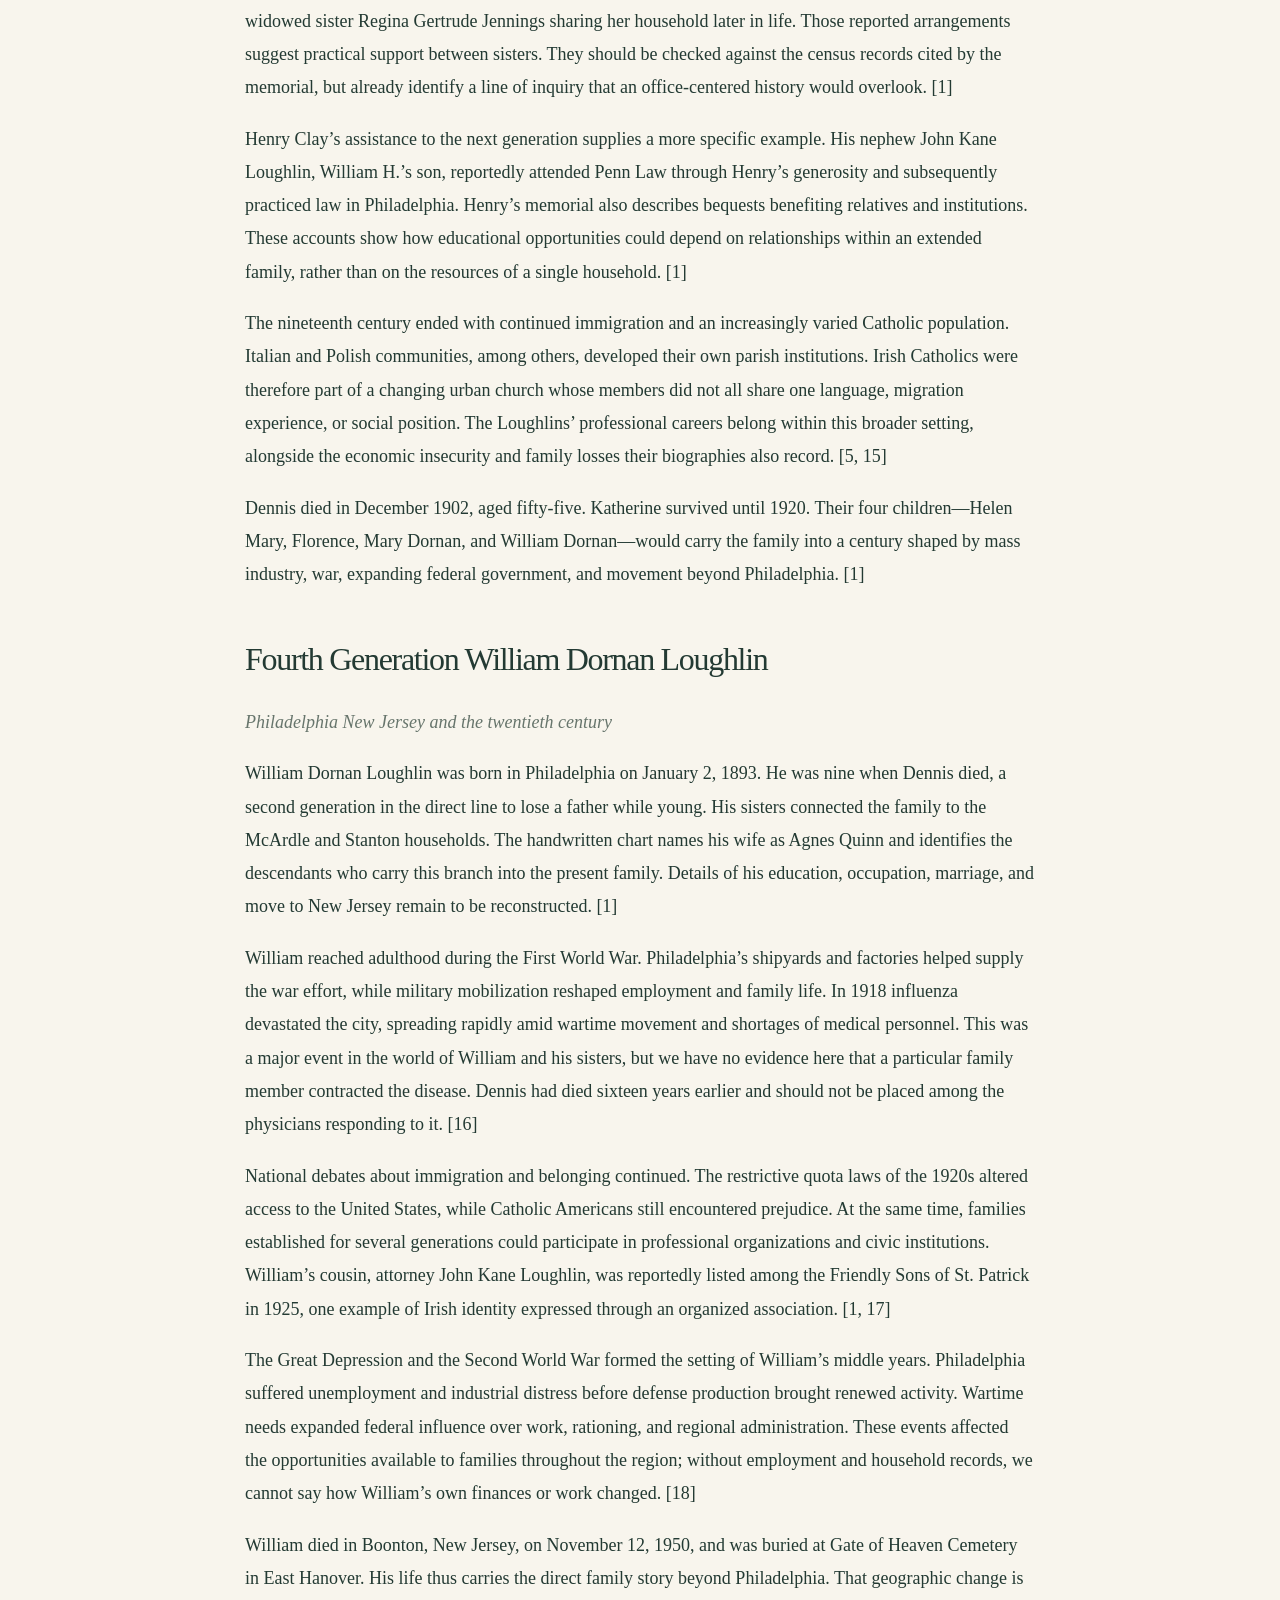
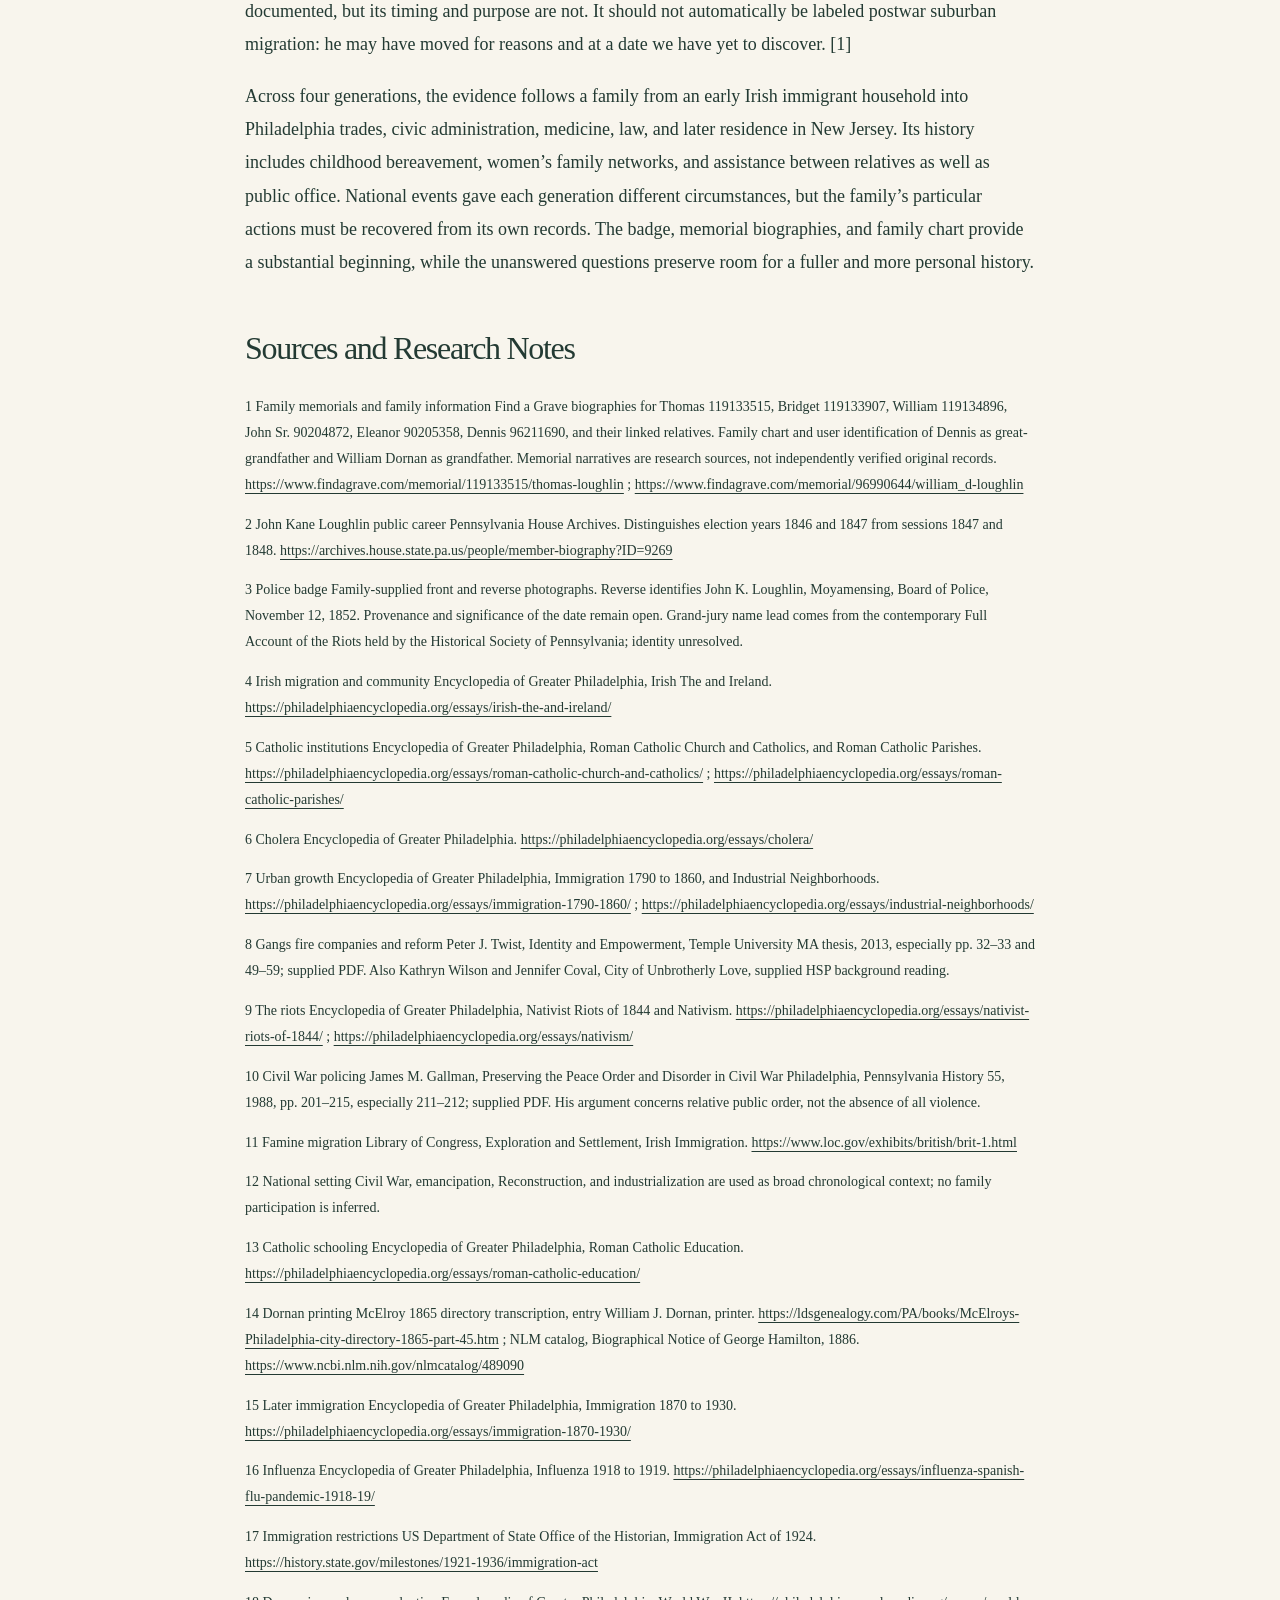
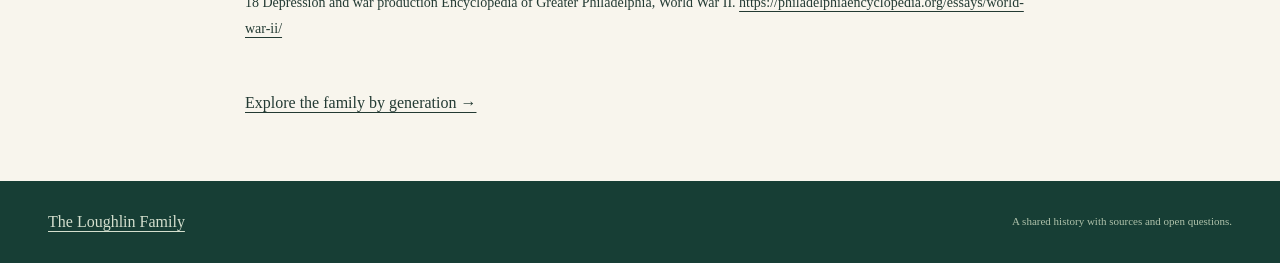
==== commit 4e7e1e31: "Remove walking tour and trip schedule sections" ====
--- a/history.html
+++ b/history.html
@@ -1,6 +1,6 @@
 <!doctype html><html lang="en"><head><meta charset="utf-8"><meta name="viewport" content="width=device-width,initial-scale=1"><meta name="description" content="Four generations of the Loughlin family in Irish Catholic Philadelphia and American history from about 1811 to 1950."><title>Family History · The Loughlin Family</title><link rel="stylesheet" href="styles.css"></head><body><a class="skip" href="#main">Skip to essay</a><header class="site-header">
     <a class="brand" href="index.html#home"><span class="monogram" aria-hidden="true">L</span><span>THE LOUGHLIN FAMILY<small>A history, still unfolding</small></span></a>
-    <nav aria-label="Main navigation"><a href="history.html" aria-current="page">Family history</a><a href="index.html#lineage">Generations</a><a href="index.html#family">Family</a><a href="walking-tour.html">Walking tour</a><a href="schedule.html">Schedule</a><a href="index.html#research">Research</a><a href="index.html#sources">Sources</a></nav>
+    <nav aria-label="Main navigation"><a href="history.html" aria-current="page">Family history</a><a href="index.html#lineage">Generations</a><a href="index.html#family">Family</a><a href="index.html#research">Research</a><a href="index.html#sources">Sources</a></nav>
   </header><main id="main" class="essay"><p class="eyebrow">FOUR GENERATIONS · ABOUT 1811–1950</p><h1>The family in its time.</h1><p class="intro">Thomas and Bridget, William and John Kane, Dennis Joseph and his siblings, and William Dornan’s generation.</p><p><a class="button outline" href="Loughlin-Family-Four-Generations.pdf">Download the seven page essay PDF</a></p><nav class="essay-toc" aria-label="Essay chapters"><a href="#chapter-1">Early roots</a><a href="#chapter-2">Family loss and neighborhood life</a><a href="#chapter-3">Riots and reform</a><a href="#chapter-4">Dennis and his siblings</a><a href="#chapter-5">Marriage and family networks</a><a href="#chapter-6">William Dornan</a><a href="#history-sources">Sources and research notes</a></nav><section id="chapter-1" class="essay-chapter"><h2>The Loughlin Family Across Four Generations</h2><p class="essay-subtitle">Ireland Philadelphia and the United States from about 1811 to 1950</p><p>The Loughlin family’s history connects migration from Ireland with the growth of Philadelphia and the changing place of Catholics in American life. This account follows Thomas Loughlin and Bridget Kane, their children, the generation of Dr. Dennis Joseph Loughlin, and finally his son William Dornan Loughlin. It includes relatives whose lives help explain the wider family network. Their story spans the early republic, religious violence, the Civil War, industrial expansion, and two world wars.</p><p>The family details come chiefly from Find a Grave memorial biographies, supplemented by the Pennsylvania House Archives, the handwritten family chart, and photographs of John Kane Loughlin’s police-board badge. Historical context helps us understand the circumstances around these people; it does not establish that they participated in every event described. Generations overlap, so the periods below follow the principal experiences of each family group rather than divide history into rigid blocks. [1–3]</p><p>First generation Thomas Loughlin and Bridget Kane</p><p>Thomas Loughlin (1781–1832) and Bridget Kane are associated in their memorial biographies with County Donegal. Family history remembers their immigration to Philadelphia, and Thomas’s biography suggests an arrival around 1811. This places them well before the Great Famine migration of the late 1840s. Their exact reasons for leaving Ireland remain unknown. They belonged to an earlier movement of people seeking work, family connections, or a different future across the Atlantic. [1, 4]</p><p>The United States they entered was a young republic. Philadelphia had ceased to be the national capital in 1800, but remained a major center of commerce, skilled trades, medicine, and print. Atlantic trade and the War of 1812 formed part of the setting of the family’s early American years. We have no evidence linking Thomas personally to the war. His reported progression from laborer to shopkeeper at 217 South Sixth Street gives us a more direct glimpse of his working life. [1]</p><p>Catholic Philadelphia already possessed institutions that could help newcomers establish themselves. Old St. Joseph’s and Old St. Mary’s predated the family’s arrival. The children are reported to have been baptized at Old St. Joseph’s, and the parents were buried at Old St. Mary’s. Parish life connected worship with marriages, baptisms, burial, and relationships among households. For this family, those churches are specific places to investigate rather than simply symbols of an Irish background. [1, 5]</p></section><section id="chapter-2" class="essay-chapter"><h2>First and Second Generations</h2><p class="essay-subtitle">Family loss and the growth of neighborhood government</p><p>Philadelphia’s reputation for religious tolerance coexisted with hostility toward Catholics. Its Irish population included both Catholics and Protestants, whose differences sometimes reproduced older conflicts. The Orange Riots of 1831 demonstrated how quickly public celebrations could become confrontations. Religious identity could shape whom people trusted, where they gathered, and how they experienced the city. The Loughlins’ individual responses to these events are not recorded in the sources presently assembled. [4]</p><p>Disease also threatened security. Cholera struck Philadelphia in 1832, exposing weaknesses in sanitation and care for the sick. Thomas died on August 3, and his memorial attributes the death to cholera. Bridget died that November; her cause of death has not been established here. The dates must not be combined into an unsupported claim that both died of the epidemic. William was about seventeen, John fifteen, and their younger sister Mary nine. Their parents’ deaths made family support an immediate practical concern. [1, 6]</p><p>Second generation William and John Kane Loughlin</p><p>William (1815–1894) and John Kane Sr. (1817–1864) reached adulthood as Philadelphia’s economy increasingly combined skilled craft work with manufacturing. Canals and railroads widened markets. Growth offered employment and business opportunities while intensifying competition over wages, housing, and neighborhood influence. Philadelphia’s government remained divided between the old city and surrounding municipalities, including Moyamensing and Southwark. The brothers built careers within that local institutional world. [7, 8]</p><p>William’s memorial reports an early directory listing as an iron dealer, work for a trunk manufacturer, and a real-estate business in Moyamensing from 1842 to 1860. It also describes public service beginning with a school-director position in 1840, followed by work as deputy sheriff and court tipstaff. These offices placed him in education and the administration of law before the Bible Riots. His career therefore cannot be explained simply as a reaction to those disturbances. [1]</p><p>John was a carpenter and secretary of the Moyamensing Hose Company in 1839. Volunteer fire companies supplied emergency services but also companionship and local standing. Some became closely connected with party politics and street gangs. Studies describe the Moyamensing company’s later association with Irish Catholic neighborhood power and the Killers gang. This is relevant context, but neither the company’s reputation nor John’s earlier office establishes his personal participation in violence. [2, 8]</p><p>National politics sharpened arguments about who belonged in the republic. White men’s political participation expanded, while slavery continued and Native peoples faced dispossession. Irish Catholics could seek influence within parties and municipal offices even as anti-Catholic movements questioned their loyalty. The brothers’ public careers illustrate access to civic institutions, without proving that either represented every position associated with his community or party.</p></section><section id="chapter-3" class="essay-chapter"><h2>Second Generation During Crisis and Reform</h2><p class="essay-subtitle">The Bible Riots famine immigration and the Civil War</p><p>In May and July 1844, disputes over Bible reading in public schools became the focus of anti-Catholic and anti-immigrant violence. Bishop Francis Patrick Kenrick had sought accommodation for Catholic pupils using their own Bible translation; claims that Catholics intended to ban the Bible distorted the dispute. Rioters attacked Irish American homes and Catholic institutions. St. Michael’s and St. Augustine’s churches burned during the May disturbances, while July’s fighting centered on St. Philip Neri in Southwark. [9]</p><p>The destruction revealed failures of policing and the dangers of military intervention in crowded neighborhoods. Temporary peace patrols and militia deployment were followed by efforts to improve coordination among local authorities. These reforms developed over years, alongside other pressures for change, culminating in the consolidation of Philadelphia city and county in 1854. The riots were an important catalyst, not a sufficient explanation for every subsequent reform. [8, 10]</p><p>Neither John nor William has yet been identified in a source describing his personal actions during the riots. A contemporary grand-jury statement includes a “Wm. Loughlin,” but we have not established that he was John’s brother. The strongest individual artifact is later: a badge engraved for “Jno. K. Loughlin of Moyamensing,” identifying him as a member of the Board of Police and dated November 12, 1852. It establishes that role at a particular point in the reform era, without revealing his decisions or the occasion marked by the date. [3]</p><p>John served in the Pennsylvania House during the 1847 and 1848 sessions, became a school director in 1847, and served as Moyamensing commissioner in 1852–1854. William’s memorial reports appointments in health administration, customs, district finance, and poor relief. Their careers suggest that family history should encompass schools, revenue, and public welfare as well as policing. Whether the brothers cooperated in particular projects remains unknown. [1, 2]</p><p>Meanwhile, Ireland’s Great Famine began in 1845 and drove a much larger migration to the United States. Established families such as the Loughlins now lived alongside newly arrived refugees from hunger and displacement. The national Know Nothing movement made nativism a major political force in the 1850s. In Philadelphia, expanding Catholic parishes and schools offered continuity and support within this hostile environment. We do not yet know whether the family assisted particular newcomers. [4, 5, 11]</p><p>The Civil War brought Philadelphia into the Union war effort through manufacturing, transport, hospitals, and recruitment. Gallman’s study argues that stronger policing and Mayor Alexander Henry’s leadership helped the city avoid disorder on the scale of New York’s 1863 draft riots. John lived through most of the war and died in November 1864. William survived it and reportedly began his long service on the Board of Revision of Taxes in 1865. No military service or wartime relief work has yet been established for either brother. [1, 10]</p></section><section id="chapter-4" class="essay-chapter"><h2>Third Generation Dennis Joseph and His Siblings</h2><p class="essay-subtitle">Childhood during war and adult life in an industrial city</p><p>John and Eleanor “Ellen” Sweeny’s five children were born between 1847 and 1858: Dennis Joseph, William H., Mary Helen, John Kane Jr., and Henry Clay. For them, consolidation and war were childhood experiences. When their father died on November 25, 1864, Dennis was seventeen, William fourteen, Mary ten, John about nine, and Henry six. Eleanor lived until 1875. Who supported the household and financed the children’s education remains an important gap in the family account. [1, 2]</p><p>Their cousins in William and Eliza Enue’s household experienced the same era at different ages. William Jr., born in 1844, reached military age during the war; that makes him a research candidate, not a confirmed soldier. His brother James Eneu later became a physician. William and Eliza also experienced the deaths of several young children. Their sister Mary reportedly lived with them, reminding us that households could include unmarried relatives as well as parents and children. Elizabeth, another sister of the older brothers, remains poorly documented. [1]</p><p>After the war, the United States abolished slavery and struggled over citizenship and political rights during Reconstruction. Industrial expansion created wealth and new occupations, but also labor conflict and unequal access to opportunity. Philadelphia’s workshops and factories produced textiles, machinery, and other goods for national markets. These changes supplied the setting for the younger Loughlins’ professional and commercial careers; their experiences should not be assumed to represent those of all city residents. [7, 12]</p><p>For Catholics, parish institutions grew more substantial, combining churches with schools and other facilities. Yet the family’s educational history crossed institutional boundaries. Dennis’s memorial records attendance at Ringgold Grammar School and Central High School before graduation from Jefferson Medical College. His education cautions against assuming that a Catholic family necessarily educated every child in parish schools. [1, 5, 13]</p><p>Dennis’s later medical practice in southern Philadelphia joined professional work with public service. His memorial describes school-director service, Democratic political activity, and federal appointments as a port drug inspector and pension surgeon during Grover Cleveland’s presidencies. The pension position connected his later career to the administration of veterans’ benefits. It does not establish that Dennis himself was a veteran. [1]</p><p>His siblings followed varied paths. William H. became a real-estate appraiser and tax-board official. Mary Helen married Alfred Willemin and had a son, Florant Joseph. John Kane Jr. became a bookkeeper and later secretary of Maurer &amp; Sons, a textile-related manufacturer. Henry Clay became a lawyer and assistant solicitor to the sheriff. These biographies reveal a family moving through civic offices, medicine, law, and commercial administration, though we do not yet know the exact routes by which each obtained training and employment. [1]</p></section><section id="chapter-5" class="essay-chapter"><h2>Third Generation Marriage and Family Networks</h2><p class="essay-subtitle">The Dornans education and support between relatives</p><p>Dennis married Katherine Dornan (1858–1920), daughter of William J. and Mary Dornan. Her memorial also names a brother, William J. Dornan Jr. Katherine brings a maternal family into the story whose history deserves attention in its own right. Her parents, schooling, work, and the circumstances of her marriage remain less fully documented than Dennis’s professional career. [1]</p><p>There is a promising connection to Philadelphia printing. An 1865 directory transcription lists William J. Dornan as a printer at 1136 South Eleventh Street. Later catalog records confirm that Wm. J. Dornan printed medical literature, including an 1886 notice reprinted from the Transactions of the College of Physicians of Philadelphia. Because Katherine’s father and brother shared the name, neither can yet be securely identified with that business from the evidence assembled. Nor do we know that Katherine worked in it or that the firm printed Dennis’s writing. [14]</p><p>Printing and medicine were both established Philadelphia activities, and their possible convergence offers an appealing research direction. At present it is a possibility rather than an explanation of how Katherine and Dennis met. Preserving that distinction allows the maternal branch to grow through evidence instead of letting a plausible story harden into family fact.</p><p>The wider family also reveals the importance of women’s relationships. William H.’s wife Katherine “Katie” Doyle lost her husband in 1897 and three children within the following years. Her memorial describes her widowed sister Regina Gertrude Jennings sharing her household later in life. Those reported arrangements suggest practical support between sisters. They should be checked against the census records cited by the memorial, but already identify a line of inquiry that an office-centered history would overlook. [1]</p><p>Henry Clay’s assistance to the next generation supplies a more specific example. His nephew John Kane Loughlin, William H.’s son, reportedly attended Penn Law through Henry’s generosity and subsequently practiced law in Philadelphia. Henry’s memorial also describes bequests benefiting relatives and institutions. These accounts show how educational opportunities could depend on relationships within an extended family, rather than on the resources of a single household. [1]</p><p>The nineteenth century ended with continued immigration and an increasingly varied Catholic population. Italian and Polish communities, among others, developed their own parish institutions. Irish Catholics were therefore part of a changing urban church whose members did not all share one language, migration experience, or social position. The Loughlins’ professional careers belong within this broader setting, alongside the economic insecurity and family losses their biographies also record. [5, 15]</p><p>Dennis died in December 1902, aged fifty-five. Katherine survived until 1920. Their four children—Helen Mary, Florence, Mary Dornan, and William Dornan—would carry the family into a century shaped by mass industry, war, expanding federal government, and movement beyond Philadelphia. [1]</p></section><section id="chapter-6" class="essay-chapter"><h2>Fourth Generation William Dornan Loughlin</h2><p class="essay-subtitle">Philadelphia New Jersey and the twentieth century</p><p>William Dornan Loughlin was born in Philadelphia on January 2, 1893. He was nine when Dennis died, a second generation in the direct line to lose a father while young. His sisters connected the family to the McArdle and Stanton households. The handwritten chart names his wife as Agnes Quinn and identifies the descendants who carry this branch into the present family. Details of his education, occupation, marriage, and move to New Jersey remain to be reconstructed. [1]</p><p>William reached adulthood during the First World War. Philadelphia’s shipyards and factories helped supply the war effort, while military mobilization reshaped employment and family life. In 1918 influenza devastated the city, spreading rapidly amid wartime movement and shortages of medical personnel. This was a major event in the world of William and his sisters, but we have no evidence here that a particular family member contracted the disease. Dennis had died sixteen years earlier and should not be placed among the physicians responding to it. [16]</p><p>National debates about immigration and belonging continued. The restrictive quota laws of the 1920s altered access to the United States, while Catholic Americans still encountered prejudice. At the same time, families established for several generations could participate in professional organizations and civic institutions. William’s cousin, attorney John Kane Loughlin, was reportedly listed among the Friendly Sons of St. Patrick in 1925, one example of Irish identity expressed through an organized association. [1, 17]</p><p>The Great Depression and the Second World War formed the setting of William’s middle years. Philadelphia suffered unemployment and industrial distress before defense production brought renewed activity. Wartime needs expanded federal influence over work, rationing, and regional administration. These events affected the opportunities available to families throughout the region; without employment and household records, we cannot say how William’s own finances or work changed. [18]</p><p>William died in Boonton, New Jersey, on November 12, 1950, and was buried at Gate of Heaven Cemetery in East Hanover. His life thus carries the direct family story beyond Philadelphia. That geographic change is documented, but its timing and purpose are not. It should not automatically be labeled postwar suburban migration: he may have moved for reasons and at a date we have yet to discover. [1]</p><p>Across four generations, the evidence follows a family from an early Irish immigrant household into Philadelphia trades, civic administration, medicine, law, and later residence in New Jersey. Its history includes childhood bereavement, women’s family networks, and assistance between relatives as well as public office. National events gave each generation different circumstances, but the family’s particular actions must be recovered from its own records. The badge, memorial biographies, and family chart provide a substantial beginning, while the unanswered questions preserve room for a fuller and more personal history.</p></section><section id="history-sources" class="essay-chapter"><h2>Sources and Research Notes</h2><p>1 Family memorials and family information
 Find a Grave biographies for Thomas 119133515, Bridget 119133907, William 119134896, John Sr. 90204872, Eleanor 90205358, Dennis 96211690, and their linked relatives. Family chart and user identification of Dennis as great-grandfather and William Dornan as grandfather. Memorial narratives are research sources, not independently verified original records. <a href="https://www.findagrave.com/memorial/119133515/thomas-loughlin">https://www.findagrave.com/memorial/119133515/thomas-loughlin</a> ; <a href="https://www.findagrave.com/memorial/96990644/william_d-loughlin">https://www.findagrave.com/memorial/96990644/william_d-loughlin</a></p><p>2 John Kane Loughlin public career
 Pennsylvania House Archives. Distinguishes election years 1846 and 1847 from sessions 1847 and 1848. <a href="https://archives.house.state.pa.us/people/member-biography?ID=9269">https://archives.house.state.pa.us/people/member-biography?ID=9269</a></p><p>3 Police badge
